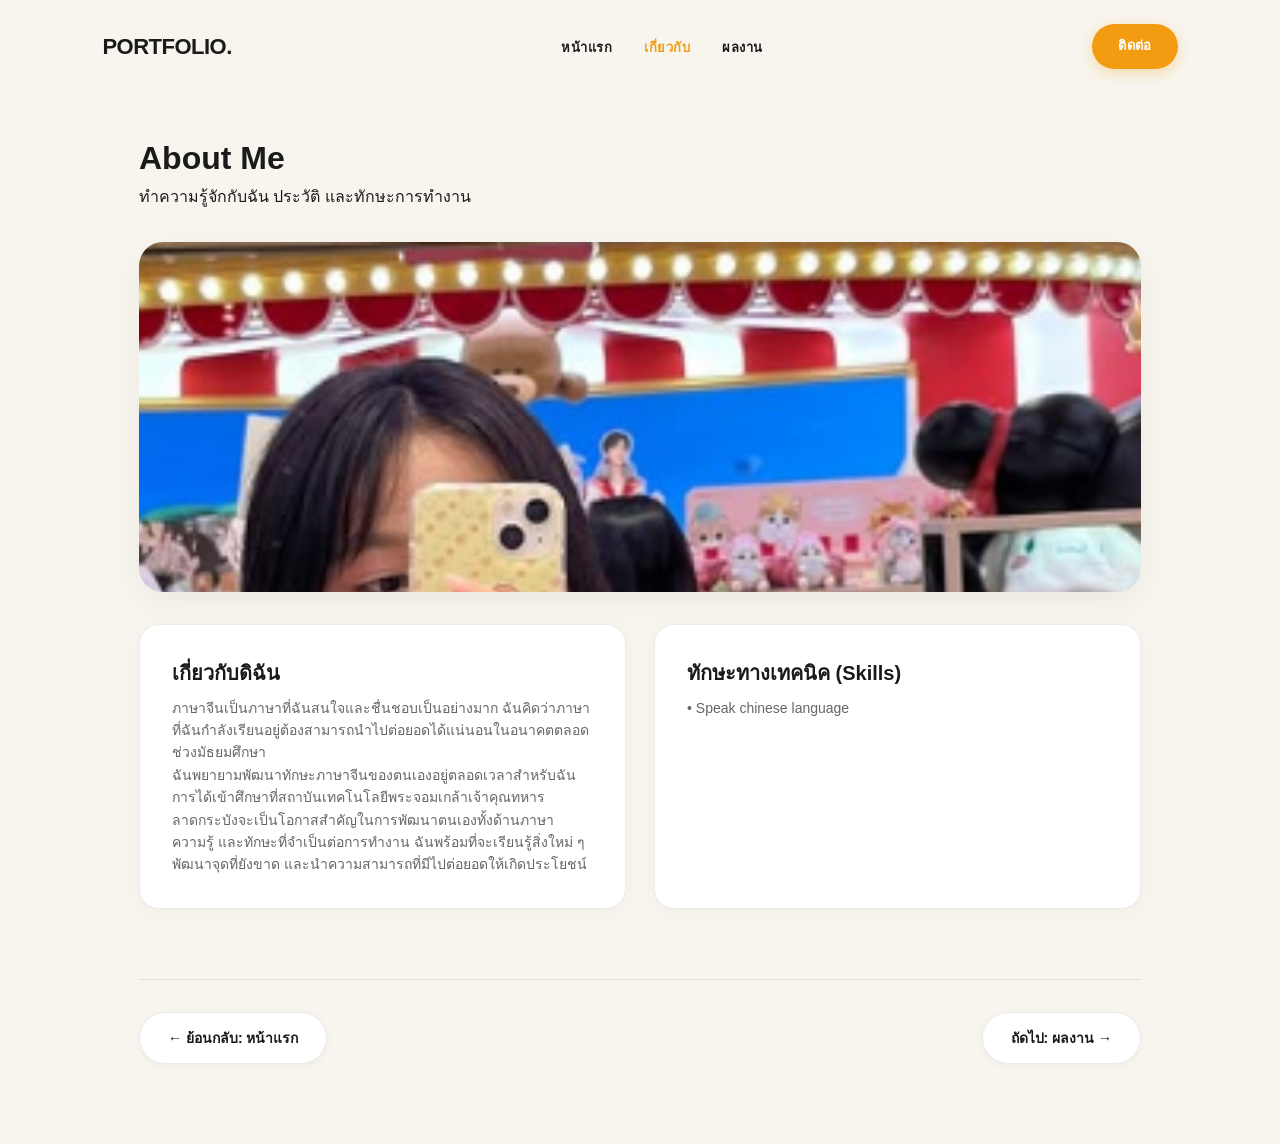
==== about.html @ 1ad54a65 "Update about.html" ====
<!DOCTYPE html>
<html lang="th">
<head>
  <meta charset="UTF-8">
  <title>Worasa - Portfolio</title>
  <link rel="stylesheet" href="style.css">
</head>
<body>

  <header>
    <div class="logo">PORTFOLIO.</div>
    <nav>
      <ul>
        <li><a href="index.html">หน้าแรก</a></li>
        <li><a href="about.html" class="active">เกี่ยวกับ</a></li>
        <li><a href="portfolio.html">ผลงาน</a></li>
      </ul>
    </nav>
    <a href="contact.html" class="btn-pill">ติดต่อ</a>
  </header>

  <main class="container">
    <h1>About Me</h1>
    <p style="color: var(--text-gray);">ทำความรู้จักกับฉัน ประวัติ และทักษะการทำงาน</p>

    <!-- ใส่รูปโปรไฟล์/แนะนำตัว -->
    <div class="img-box" style="max-height: 350px;">
      <img src="PUY.jpg" alt="Profile Image">
    </div>

    <div class="grid-2">
      <div class="card">
        <h3>เกี่ยวกับดิฉัน</h3>
        <p>ภาษาจีนเป็นภาษาที่ฉันสนใจและชื่นชอบเป็นอย่างมาก ฉันคิดว่าภาษาที่ฉันกำลังเรียนอยู่ต้องสามารถนำไปต่อยอดได้แน่นอนในอนาคตตลอดช่วงมัธยมศึกษา<br>
          ฉันพยายามพัฒนาทักษะภาษาจีนของตนเองอยู่ตลอดเวลาสำหรับฉัน การได้เข้าศึกษาที่สถาบันเทคโนโลยีพระจอมเกล้าเจ้าคุณทหารลาดกระบังจะเป็นโอกาสสำคัญในการพัฒนาตนเองทั้งด้านภาษา<br>
          ความรู้ และทักษะที่จำเป็นต่อการทำงาน ฉันพร้อมที่จะเรียนรู้สิ่งใหม่ ๆ พัฒนาจุดที่ยังขาด และนำความสามารถที่มีไปต่อยอดให้เกิดประโยชน์</p>
      </div>
      <div class="card">
        <h3>ทักษะทางเทคนิค (Skills)</h3>
        <p>• Speak chinese language</p>
      </div>
    </div>

    <!-- ปุ่มย้อนกลับ - ถัดไป -->
    <div class="page-navigation">
      <a href="index.html" class="page-btn">← ย้อนกลับ: หน้าแรก</a>
      <a href="portfolio.html" class="page-btn">ถัดไป: ผลงาน →</a>
    </div>
  </main>

</body>
</html>
---- style.css ----
/* ==========================================
   STYLE.CSS - PREMIUM MODERN THEME
   (โทนสีครีม #F8F5EE | สีดำ #1A1A1A | สีส้ม #F39C12)
   ========================================== */

:root {
  --bg-cream: #F8F5EE;        /* สีพื้นหลังครีมละมุน */
  --bg-card: #FFFFFF;         /* สีการ์ดขาวตัดขอบ */
  --bg-dark: #1A1A1A;         /* สีดำเนียนสำหรับ Section ล่าง */
  --text-dark: #1A1A1A;       /* สีตัวอักษรหลัก */
  --text-muted: #666666;      /* สีตัวอักษรรอง */
  --accent-orange: #F39C12;   /* สีส้มแอคเซนต์ */
  --border-light: rgba(0, 0, 0, 0.08);
}

* {
  margin: 0;
  padding: 0;
  box-sizing: border-box;
  font-family: -apple-system, BlinkMacSystemFont, "Segoe UI", Roboto, "Helvetica Neue", Arial, sans-serif;
}

body {
  background-color: var(--bg-cream);
  color: var(--text-dark);
  line-height: 1.6;
  -webkit-font-smoothing: antialiased;
}

/* ------------------------------------------
   NAVIGATION BAR (แถบเมนูด้านบน)
   ------------------------------------------ */
header {
  display: flex;
  justify-content: space-between;
  align-items: center;
  padding: 24px 8%;
  background-color: var(--bg-cream);
  position: sticky;
  top: 0;
  z-index: 100;
  backdrop-filter: blur(8px);
}

.logo {
  font-size: 22px;
  font-weight: 800;
  letter-spacing: -0.5px;
  color: var(--text-dark);
}

nav ul {
  display: flex;
  list-style: none;
  gap: 32px;
}

nav a {
  text-decoration: none;
  color: var(--text-dark);
  font-weight: 600;
  font-size: 13px;
  letter-spacing: 0.5px;
  text-transform: uppercase;
  transition: all 0.2s ease;
}

nav a:hover, nav a.active {
  color: var(--accent-orange);
}

.btn-pill {
  background-color: var(--accent-orange);
  color: #FFFFFF;
  padding: 12px 26px;
  border-radius: 50px;
  text-decoration: none;
  font-weight: 700;
  font-size: 13px;
  letter-spacing: 0.3px;
  display: inline-block;
  box-shadow: 0 4px 14px rgba(243, 156, 18, 0.3);
  transition: transform 0.2s, box-shadow 0.2s;
}

.btn-pill:hover {
  transform: translateY(-2px);
  box-shadow: 0 6px 20px rgba(243, 156, 18, 0.4);
}

/* ------------------------------------------
   LAYOUT & CONTAINERS
   ------------------------------------------ */
.container {
  max-width: 1050px;
  margin: 0 auto;
  padding: 40px 24px 80px;
}

/* ภาพประกอบขนาดใหญ่ */
.img-box {
  width: 100%;
  border-radius: 24px;
  overflow: hidden;
  margin: 32px 0;
  box-shadow: 0 10px 30px rgba(0, 0, 0, 0.05);
}

.img-box img {
  width: 100%;
  height: auto;
  display: block;
  object-fit: cover;
}

/* การ์ดเลย์เอาต์ */
.grid-2 {
  display: grid;
  grid-template-columns: repeat(auto-fit, minmax(320px, 1fr));
  gap: 28px;
  margin-top: 32px;
}

.card {
  background: var(--bg-card);
  padding: 32px;
  border-radius: 20px;
  border: 1px solid var(--border-light);
  box-shadow: 0 4px 20px rgba(0, 0, 0, 0.03);
  transition: transform 0.3s ease, box-shadow 0.3s ease;
}

.card:hover {
  transform: translateY(-4px);
  box-shadow: 0 12px 30px rgba(0, 0, 0, 0.07);
}

.card img {
  width: 100%;
  height: 220px;
  object-fit: cover;
  border-radius: 12px;
  margin-bottom: 20px;
}

.card h3 {
  font-size: 20px;
  font-weight: 700;
  margin-bottom: 8px;
}

.card p {
  color: var(--text-muted);
  font-size: 14px;
}

/* ------------------------------------------
   DARK SECTION (กล่องสีดำดีไซน์แบบในภาพ)
   ------------------------------------------ */
.dark-section {
  background-color: var(--bg-dark);
  color: #FFFFFF;
  padding: 50px 40px;
  border-radius: 28px;
  margin-top: 50px;
}

.dark-section h2 {
  font-size: 28px;
  font-weight: 800;
  margin-bottom: 12px;
}

.dark-section .card {
  background: #262626;
  border: 1px solid rgba(255, 255, 255, 0.08);
  color: #FFFFFF;
}

.dark-section .card h3 {
  color: #FFFFFF;
}

.dark-section .card p {
  color: #A0A0A0;
}

/* ------------------------------------------
   PAGINATION BUTTONS (ปุ่มย้อนกลับ - ถัดไป)
   ------------------------------------------ */
.page-navigation {
  display: flex;
  justify-content: space-between;
  align-items: center;
  margin-top: 70px;
  padding-top: 32px;
  border-top: 1px solid var(--border-light);
}

.page-btn {
  display: inline-flex;
  align-items: center;
  gap: 8px;
  text-decoration: none;
  color: var(--text-dark);
  font-weight: 700;
  font-size: 14px;
  padding: 14px 28px;
  border: 1px solid var(--border-light);
  border-radius: 50px;
  background-color: var(--bg-card);
  box-shadow: 0 2px 8px rgba(0, 0, 0, 0.04);
  transition: all 0.25s ease;
}

.page-btn:hover {
  background-color: var(--accent-orange);
  color: #FFFFFF;
  border-color: var(--accent-orange);
  transform: translateY(-2px);
  box-shadow: 0 6px 16px rgba(243, 156, 18, 0.3);
}

.page-btn.disabled {
  opacity: 0.35;
  pointer-events: none;
  background-color: transparent;
  box-shadow: none;
}
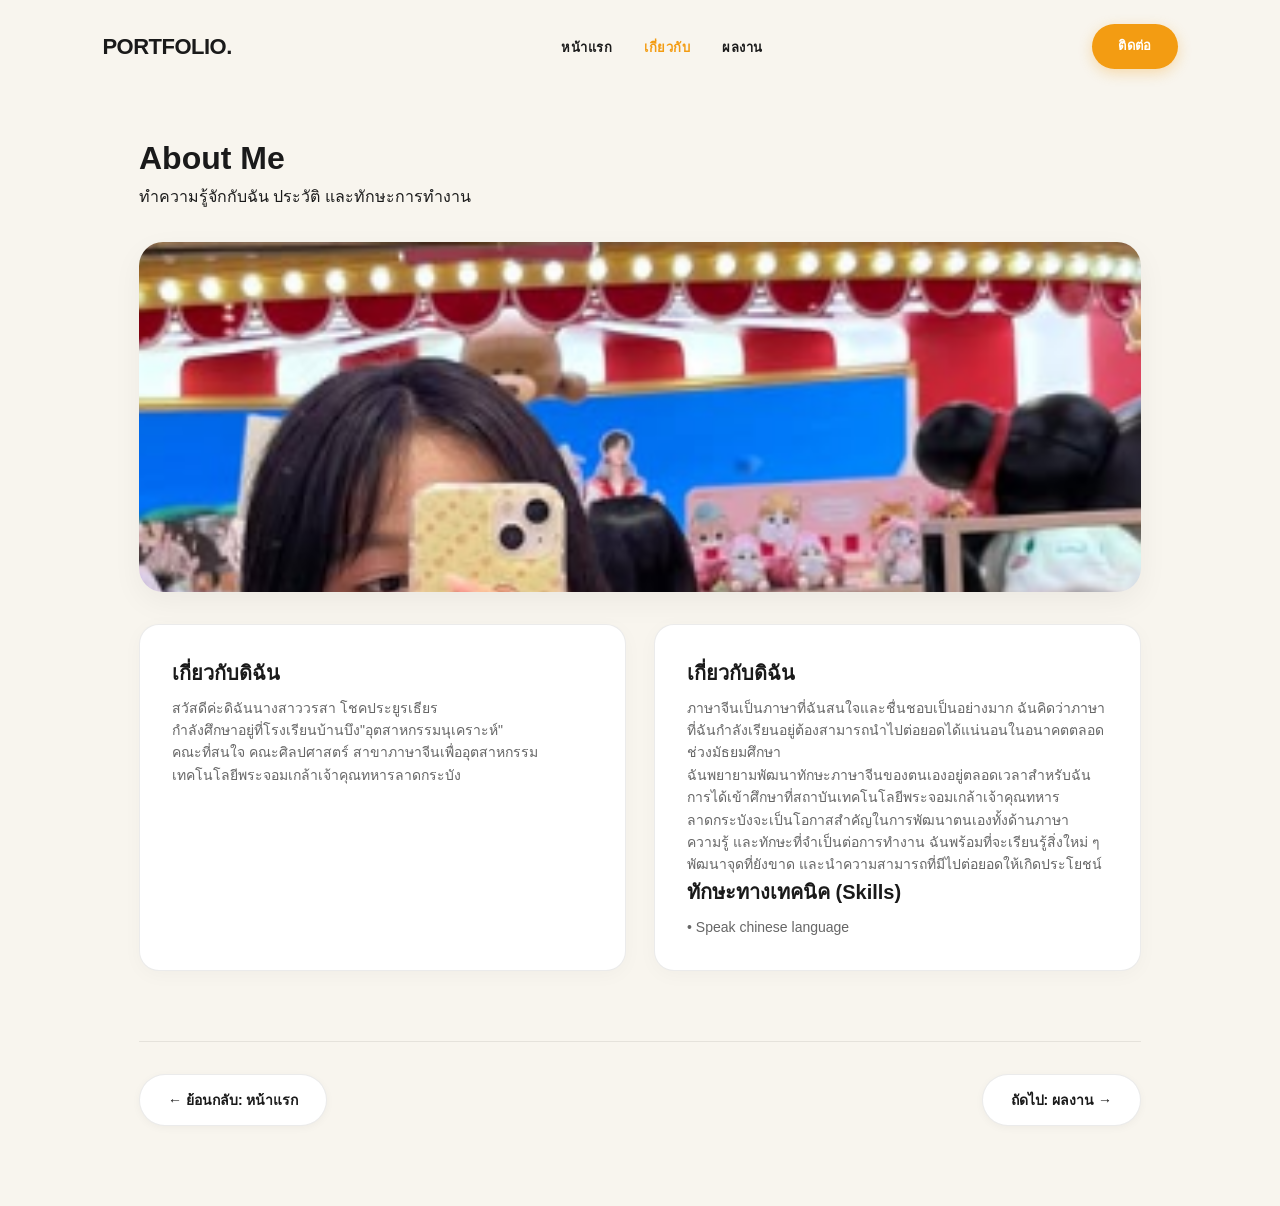
==== commit 6ad7e069: "Update about.html" ====
--- a/about.html
+++ b/about.html
@@ -31,11 +31,15 @@
     <div class="grid-2">
       <div class="card">
         <h3>เกี่ยวกับดิฉัน</h3>
+        <p>สวัสดีค่ะดิฉันนางสาววรสา โชคประยูรเธียร<br>
+        กำลังศึกษาอยู่ที่โรงเรียนบ้านบึง"อุตสาหกรรมนุเคราะห์"<br>
+        คณะที่สนใจ คณะศิลปศาสตร์ สาขาภาษาจีนเพื่ออุตสาหกรรม เทคโนโลยีพระจอมเกล้าเจ้าคุณทหารลาดกระบัง</p>
+      </div>
+      <div class="card">
+        <h3>เกี่ยวกับดิฉัน</h3>
         <p>ภาษาจีนเป็นภาษาที่ฉันสนใจและชื่นชอบเป็นอย่างมาก ฉันคิดว่าภาษาที่ฉันกำลังเรียนอยู่ต้องสามารถนำไปต่อยอดได้แน่นอนในอนาคตตลอดช่วงมัธยมศึกษา<br>
           ฉันพยายามพัฒนาทักษะภาษาจีนของตนเองอยู่ตลอดเวลาสำหรับฉัน การได้เข้าศึกษาที่สถาบันเทคโนโลยีพระจอมเกล้าเจ้าคุณทหารลาดกระบังจะเป็นโอกาสสำคัญในการพัฒนาตนเองทั้งด้านภาษา<br>
           ความรู้ และทักษะที่จำเป็นต่อการทำงาน ฉันพร้อมที่จะเรียนรู้สิ่งใหม่ ๆ พัฒนาจุดที่ยังขาด และนำความสามารถที่มีไปต่อยอดให้เกิดประโยชน์</p>
-      </div>
-      <div class="card">
         <h3>ทักษะทางเทคนิค (Skills)</h3>
         <p>• Speak chinese language</p>
       </div>
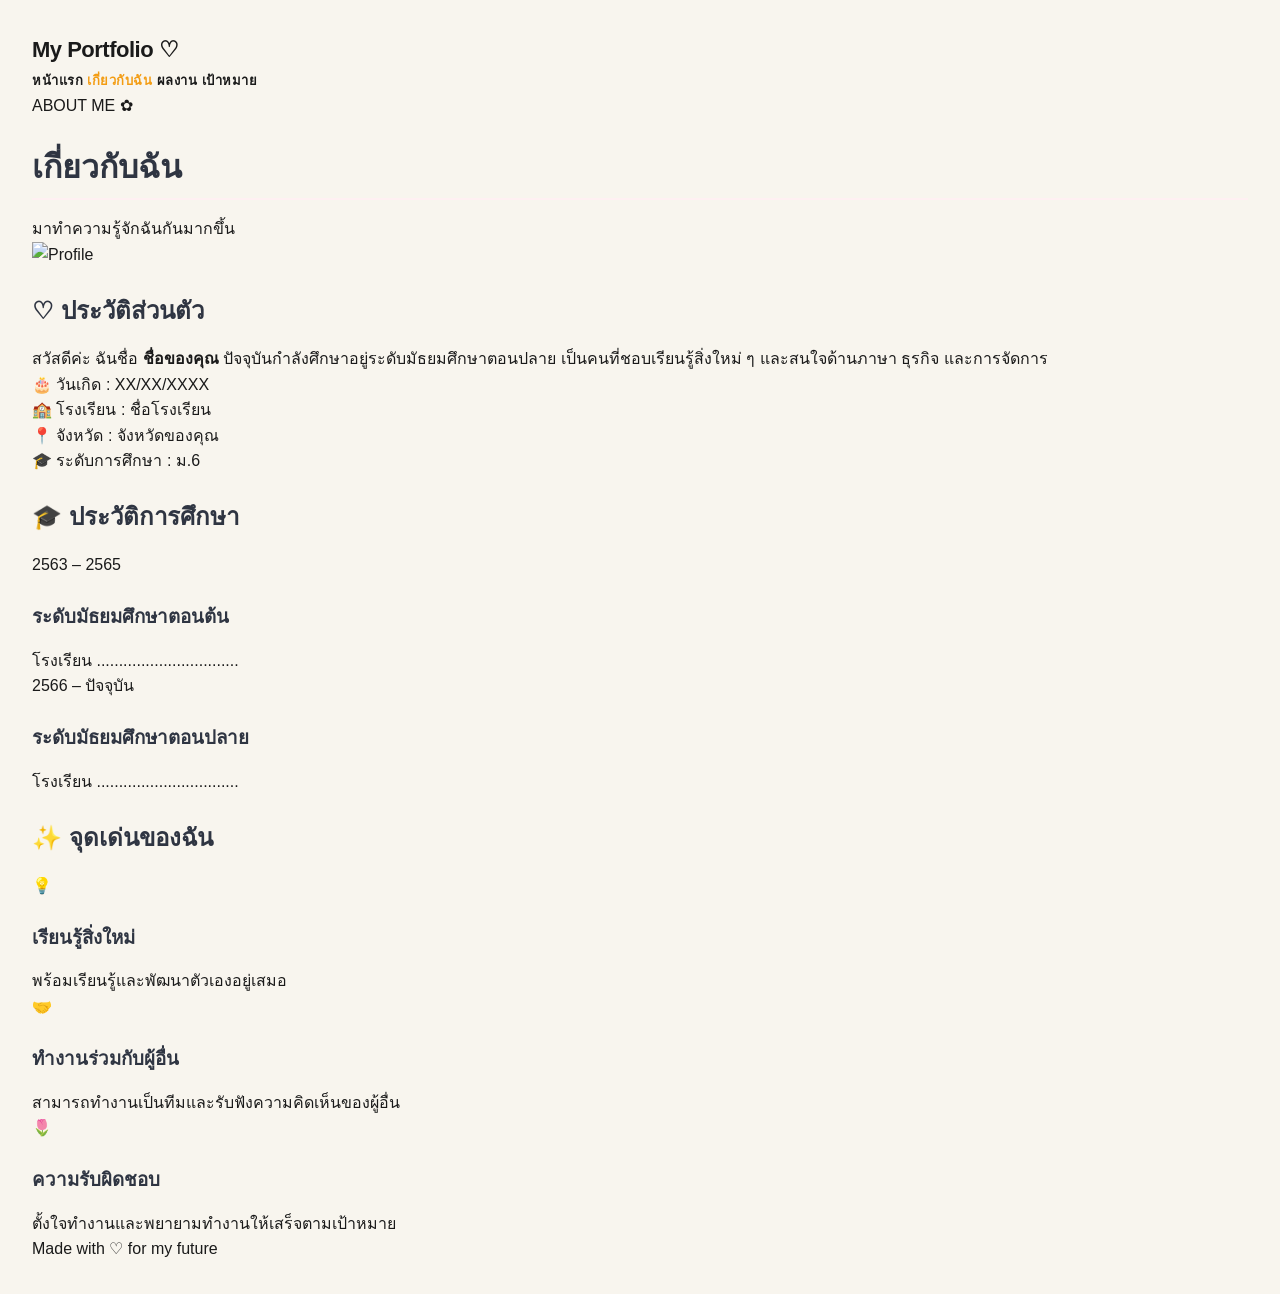
==== commit f086c701: "about.html" ====
--- a/about.html
+++ b/about.html
@@ -1,56 +1,204 @@
 <!DOCTYPE html>
 <html lang="th">
 <head>
-  <meta charset="UTF-8">
-  <title>Worasa - Portfolio</title>
-  <link rel="stylesheet" href="style.css">
+
+    <meta charset="UTF-8">
+    <meta name="viewport" content="width=device-width, initial-scale=1.0">
+
+    <title>เกี่ยวกับฉัน | My Portfolio</title>
+
+    <link rel="stylesheet" href="style.css">
+
+    <link href="https://fonts.googleapis.com/css2?family=Itim&family=Kanit:wght@300;400;500;600&display=swap" rel="stylesheet">
+
 </head>
+
 <body>
 
-  <header>
-    <div class="logo">PORTFOLIO.</div>
-    <nav>
-      <ul>
-        <li><a href="index.html">หน้าแรก</a></li>
-        <li><a href="about.html" class="active">เกี่ยวกับ</a></li>
-        <li><a href="portfolio.html">ผลงาน</a></li>
-      </ul>
-    </nav>
-    <a href="contact.html" class="btn-pill">ติดต่อ</a>
-  </header>
-
-  <main class="container">
-    <h1>About Me</h1>
-    <p style="color: var(--text-gray);">ทำความรู้จักกับฉัน ประวัติ และทักษะการทำงาน</p>
-
-    <!-- ใส่รูปโปรไฟล์/แนะนำตัว -->
-    <div class="img-box" style="max-height: 350px;">
-      <img src="PUY.jpg" alt="Profile Image">
+<nav>
+
+    <div class="logo">My Portfolio ♡</div>
+
+    <div class="nav-links">
+
+        <a href="index.html">หน้าแรก</a>
+        <a href="about.html" class="active">เกี่ยวกับฉัน</a>
+        <a href="works.html">ผลงาน</a>
+        <a href="goal.html">เป้าหมาย</a>
+
     </div>
 
-    <div class="grid-2">
-      <div class="card">
-        <h3>เกี่ยวกับดิฉัน</h3>
-        <p>สวัสดีค่ะดิฉันนางสาววรสา โชคประยูรเธียร<br>
-        กำลังศึกษาอยู่ที่โรงเรียนบ้านบึง"อุตสาหกรรมนุเคราะห์"<br>
-        คณะที่สนใจ คณะศิลปศาสตร์ สาขาภาษาจีนเพื่ออุตสาหกรรม เทคโนโลยีพระจอมเกล้าเจ้าคุณทหารลาดกระบัง</p>
-      </div>
-      <div class="card">
-        <h3>เกี่ยวกับดิฉัน</h3>
-        <p>ภาษาจีนเป็นภาษาที่ฉันสนใจและชื่นชอบเป็นอย่างมาก ฉันคิดว่าภาษาที่ฉันกำลังเรียนอยู่ต้องสามารถนำไปต่อยอดได้แน่นอนในอนาคตตลอดช่วงมัธยมศึกษา<br>
-          ฉันพยายามพัฒนาทักษะภาษาจีนของตนเองอยู่ตลอดเวลาสำหรับฉัน การได้เข้าศึกษาที่สถาบันเทคโนโลยีพระจอมเกล้าเจ้าคุณทหารลาดกระบังจะเป็นโอกาสสำคัญในการพัฒนาตนเองทั้งด้านภาษา<br>
-          ความรู้ และทักษะที่จำเป็นต่อการทำงาน ฉันพร้อมที่จะเรียนรู้สิ่งใหม่ ๆ พัฒนาจุดที่ยังขาด และนำความสามารถที่มีไปต่อยอดให้เกิดประโยชน์</p>
-        <h3>ทักษะทางเทคนิค (Skills)</h3>
-        <p>• Speak chinese language</p>
-      </div>
+</nav>
+
+
+<main class="page">
+
+    <div class="page-title">
+
+        <p>ABOUT ME ✿</p>
+
+        <h1>เกี่ยวกับฉัน</h1>
+
+        <span>
+            มาทำความรู้จักฉันกันมากขึ้น
+        </span>
+
     </div>
 
-    <!-- ปุ่มย้อนกลับ - ถัดไป -->
-    <div class="page-navigation">
-      <a href="index.html" class="page-btn">← ย้อนกลับ: หน้าแรก</a>
-      <a href="portfolio.html" class="page-btn">ถัดไป: ผลงาน →</a>
-    </div>
-  </main>
+
+    <!-- ประวัติส่วนตัว -->
+
+    <section class="about-card">
+
+        <div class="profile-box">
+
+            <img src="images/profile.jpg" alt="Profile">
+
+        </div>
+
+        <div class="about-text">
+
+            <h2>♡ ประวัติส่วนตัว</h2>
+
+            <p>
+                สวัสดีค่ะ ฉันชื่อ
+                <b>ชื่อของคุณ</b>
+                ปัจจุบันกำลังศึกษาอยู่ระดับมัธยมศึกษาตอนปลาย
+                เป็นคนที่ชอบเรียนรู้สิ่งใหม่ ๆ
+                และสนใจด้านภาษา ธุรกิจ และการจัดการ
+            </p>
+
+            <div class="info">
+
+                <p>🎂 วันเกิด : XX/XX/XXXX</p>
+
+                <p>🏫 โรงเรียน : ชื่อโรงเรียน</p>
+
+                <p>📍 จังหวัด : จังหวัดของคุณ</p>
+
+                <p>🎓 ระดับการศึกษา : ม.6</p>
+
+            </div>
+
+        </div>
+
+    </section>
+
+
+    <!-- การศึกษา -->
+
+    <section>
+
+        <h2 class="section-title">
+            🎓 ประวัติการศึกษา
+        </h2>
+
+        <div class="timeline">
+
+            <div class="timeline-item">
+
+                <div class="dot"></div>
+
+                <div class="timeline-card">
+
+                    <span>2563 – 2565</span>
+
+                    <h3>ระดับมัธยมศึกษาตอนต้น</h3>
+
+                    <p>
+                        โรงเรียน ................................
+                    </p>
+
+                </div>
+
+            </div>
+
+
+            <div class="timeline-item">
+
+                <div class="dot"></div>
+
+                <div class="timeline-card">
+
+                    <span>2566 – ปัจจุบัน</span>
+
+                    <h3>ระดับมัธยมศึกษาตอนปลาย</h3>
+
+                    <p>
+                        โรงเรียน ................................
+                    </p>
+
+                </div>
+
+            </div>
+
+        </div>
+
+    </section>
+
+
+    <!-- จุดเด่น -->
+
+    <section>
+
+        <h2 class="section-title">
+            ✨ จุดเด่นของฉัน
+        </h2>
+
+
+        <div class="strength-grid">
+
+            <div class="strength-card">
+
+                <div class="icon">💡</div>
+
+                <h3>เรียนรู้สิ่งใหม่</h3>
+
+                <p>
+                    พร้อมเรียนรู้และพัฒนาตัวเองอยู่เสมอ
+                </p>
+
+            </div>
+
+
+            <div class="strength-card">
+
+                <div class="icon">🤝</div>
+
+                <h3>ทำงานร่วมกับผู้อื่น</h3>
+
+                <p>
+                    สามารถทำงานเป็นทีมและรับฟังความคิดเห็นของผู้อื่น
+                </p>
+
+            </div>
+
+
+            <div class="strength-card">
+
+                <div class="icon">🌷</div>
+
+                <h3>ความรับผิดชอบ</h3>
+
+                <p>
+                    ตั้งใจทำงานและพยายามทำงานให้เสร็จตามเป้าหมาย
+                </p>
+
+            </div>
+
+        </div>
+
+    </section>
+
+</main>
+
+
+<footer>
+    <p>Made with ♡ for my future</p>
+</footer>
+
+
+<script src="script.js"></script>
 
 </body>
 </html>
--- a/style.css
+++ b/style.css
@@ -1,3 +1,125 @@
+/* ==========================================================================
+   GitHub Minimalist Pink & Blue Theme
+   ========================================================================== */
+
+:root {
+    /* โทนสีหลัก (พาสเทล มินิมอล) */
+    --bg-color: #fafbfc;
+    --card-bg: #ffffff;
+    --text-main: #2f3542;
+    --text-muted: #747d8c;
+    
+    /* ชมพู & ฟ้า */
+    --pink-primary: #ff788e;
+    --pink-light: #fff0f2;
+    --blue-primary: #54a0ff;
+    --blue-light: #eef5ff;
+    
+    /* เส้นขอบและความโค้ง */
+    --border-color: #eceff1;
+    --radius: 8px;
+}
+
+/* ตั้งค่าพื้นฐาน */
+body {
+    background-color: var(--bg-color);
+    color: var(--text-main);
+    font-family: -apple-system, BlinkMacSystemFont, "Segoe UI", Helvetica, Arial, sans-serif;
+    line-height: 1.6;
+    margin: 0;
+    padding: 2rem;
+}
+
+/* ส่วนหัวข้อ (Headers) */
+h1, h2, h3 {
+    color: var(--text-main);
+    font-weight: 600;
+    margin-top: 1.5rem;
+    margin-bottom: 1rem;
+}
+
+h1 {
+    font-size: 2rem;
+    border-bottom: 2px solid var(--pink-light);
+    padding-bottom: 0.3rem;
+}
+
+/* ลิงก์ (Links) */
+a {
+    color: var(--blue-primary);
+    text-decoration: none;
+    transition: color 0.2s ease;
+}
+
+a:hover {
+    color: var(--pink-primary);
+    text-decoration: underline;
+}
+
+/* การ์ดแสดงโปรเจกต์ / Repository */
+.gh-card {
+    background: var(--card-bg);
+    border: 1px solid var(--border-color);
+    border-radius: var(--radius);
+    padding: 1.5rem;
+    margin-bottom: 1rem;
+    transition: transform 0.2s ease, box-shadow 0.2s ease;
+}
+
+.gh-card:hover {
+    transform: translateY(-2px);
+    box-shadow: 0 4px 12px rgba(255, 120, 142, 0.08);
+    border-color: var(--pink-primary);
+}
+
+/* กล่องข้อความไฮไลท์ (Blockquotes / Readme Alert) */
+blockquote {
+    margin: 1rem 0;
+    padding: 0.8rem 1rem;
+    background-color: var(--blue-light);
+    border-left: 4px solid var(--blue-primary);
+    border-radius: 0 var(--radius) var(--radius) 0;
+    color: var(--text-muted);
+}
+
+/* ป้ายกำกับ (Badges / Tags) */
+.badge {
+    display: inline-block;
+    padding: 0.2rem 0.6rem;
+    font-size: 0.8rem;
+    font-weight: 500;
+    border-radius: 2rem;
+    margin-right: 0.5rem;
+}
+
+.badge-pink {
+    background-color: var(--pink-light);
+    color: var(--pink-primary);
+}
+
+.badge-blue {
+    background-color: var(--blue-light);
+    color: var(--blue-primary);
+}
+
+/* โค้ดบล็อก (Code Blocks) */
+code, pre {
+    font-family: ui-monospace, SFMono-Regular, SF Mono, Menlo, Consolas, Liberation Mono, monospace;
+    font-size: 0.9rem;
+    background-color: #f6f8fa;
+    border-radius: 6px;
+}
+
+code {
+    padding: 0.2rem 0.4rem;
+}
+
+pre {
+    padding: 1rem;
+    overflow: auto;
+    border: 1px solid var(--border-color);
+}
+
 /* ==========================================
    STYLE.CSS - PREMIUM MODERN THEME
    (โทนสีครีม #F8F5EE | สีดำ #1A1A1A | สีส้ม #F39C12)
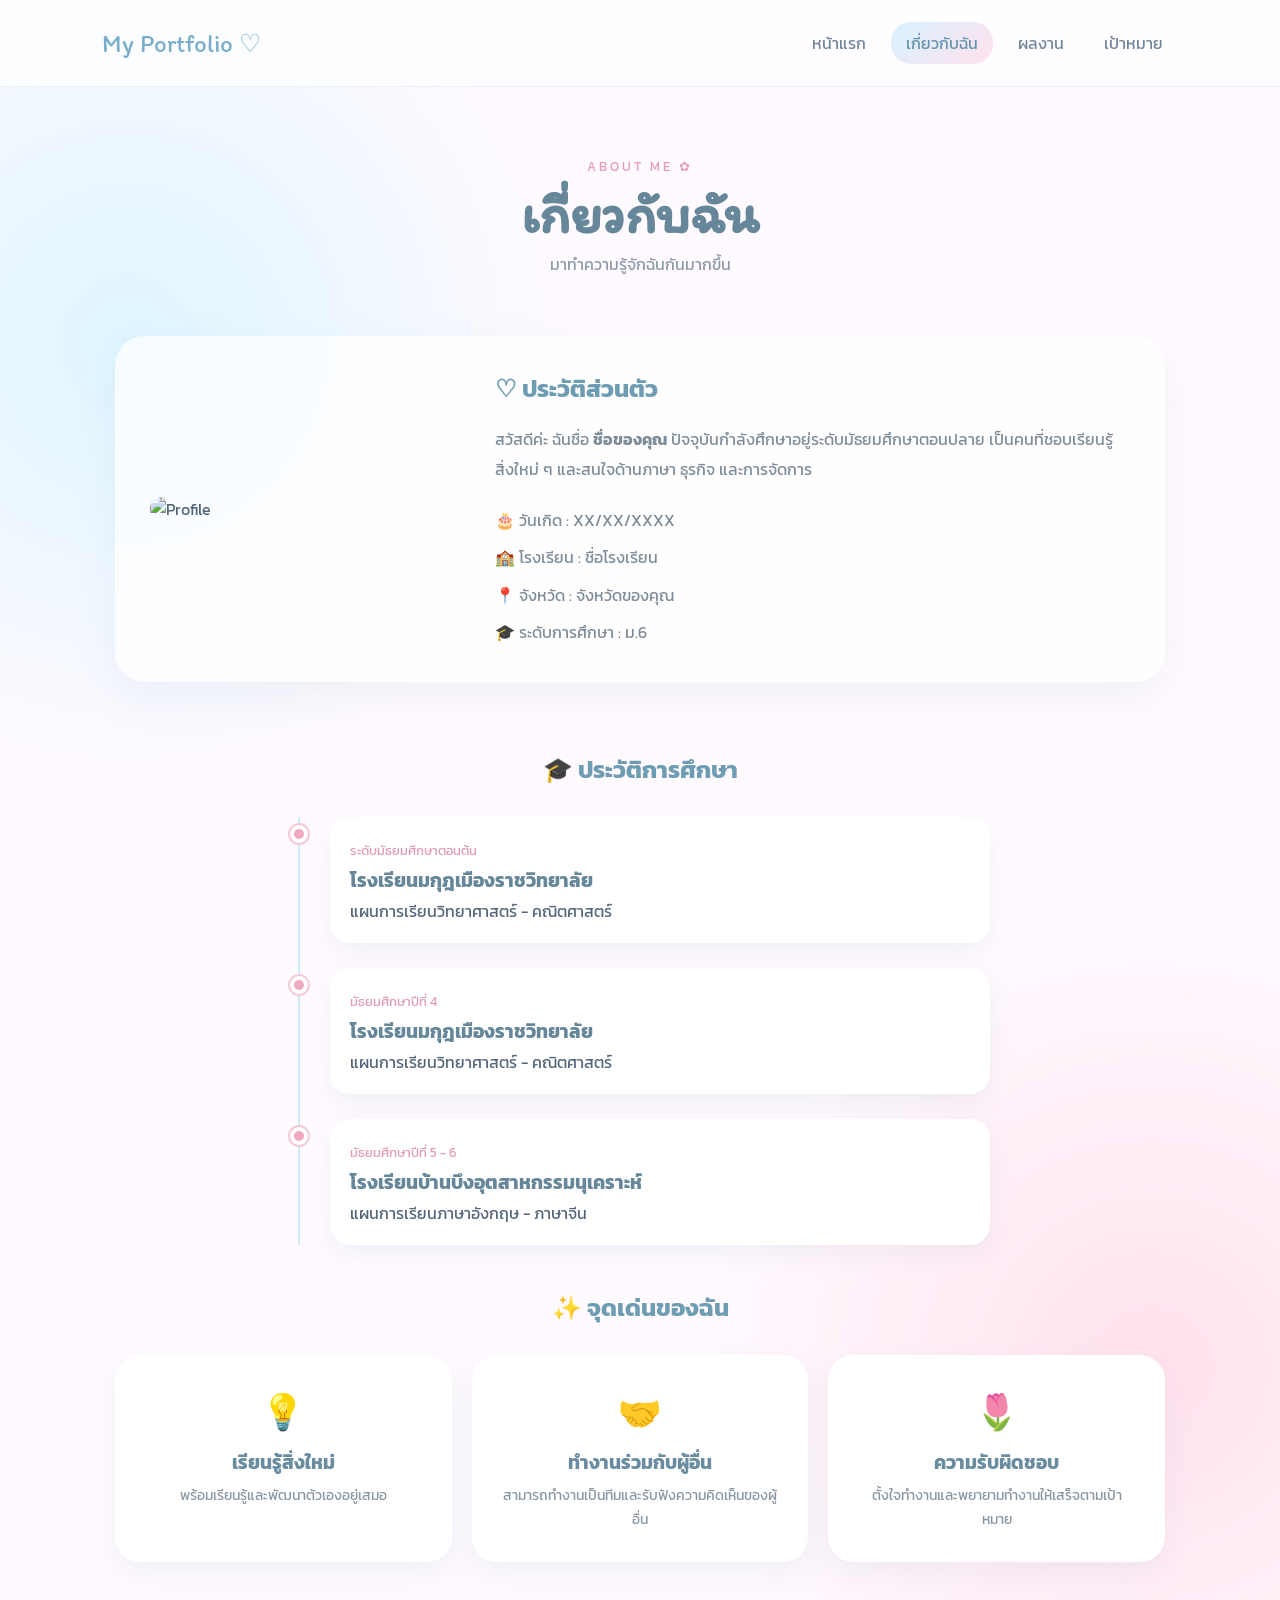
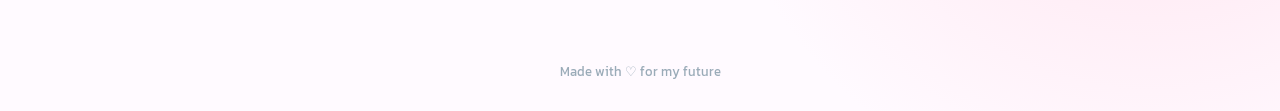
==== commit 824b30a7: "Update education section in about.html" ====
--- a/about.html
+++ b/about.html
@@ -85,54 +85,85 @@
     </section>
 
 
-    <!-- การศึกษา -->
-
-    <section>
-
-        <h2 class="section-title">
-            🎓 ประวัติการศึกษา
-        </h2>
-
-        <div class="timeline">
-
-            <div class="timeline-item">
-
-                <div class="dot"></div>
-
-                <div class="timeline-card">
-
-                    <span>2563 – 2565</span>
-
-                    <h3>ระดับมัธยมศึกษาตอนต้น</h3>
-
-                    <p>
-                        โรงเรียน ................................
-                    </p>
-
-                </div>
-
-            </div>
-
-
-            <div class="timeline-item">
-
-                <div class="dot"></div>
-
-                <div class="timeline-card">
-
-                    <span>2566 – ปัจจุบัน</span>
-
-                    <h3>ระดับมัธยมศึกษาตอนปลาย</h3>
-
-                    <p>
-                        โรงเรียน ................................
-                    </p>
-
-                </div>
-
-            </div>
-
-        </div>
+<!-- ประวัติการศึกษา -->
+
+<section>
+
+    <h2 class="section-title">
+        🎓 ประวัติการศึกษา
+    </h2>
+
+    <div class="timeline">
+
+        <!-- มัธยมต้น -->
+
+        <div class="timeline-item">
+
+            <div class="dot"></div>
+
+            <div class="timeline-card">
+
+                <span>ระดับมัธยมศึกษาตอนต้น</span>
+
+                <h3>
+                    โรงเรียนมกุฎเมืองราชวิทยาลัย
+                </h3>
+
+                <p>
+                    แผนการเรียนวิทยาศาสตร์ - คณิตศาสตร์
+                </p>
+
+            </div>
+
+        </div>
+
+
+        <!-- ม.4 -->
+
+        <div class="timeline-item">
+
+            <div class="dot"></div>
+
+            <div class="timeline-card">
+
+                <span>มัธยมศึกษาปีที่ 4</span>
+
+                <h3>
+                    โรงเรียนมกุฎเมืองราชวิทยาลัย
+                </h3>
+
+                <p>
+                    แผนการเรียนวิทยาศาสตร์ - คณิตศาสตร์
+                </p>
+
+            </div>
+
+        </div>
+
+
+        <!-- ม.5 - ม.6 -->
+
+        <div class="timeline-item">
+
+            <div class="dot"></div>
+
+            <div class="timeline-card">
+
+                <span>มัธยมศึกษาปีที่ 5 - 6</span>
+
+                <h3>
+                    โรงเรียนบ้านบึงอุตสาหกรรมนุเคราะห์
+                </h3>
+
+                <p>
+                    แผนการเรียนภาษาอังกฤษ - ภาษาจีน
+                </p>
+
+            </div>
+
+        </div>
+
+    </div>
 
     </section>
 
--- a/style.css
+++ b/style.css
@@ -1,351 +1,1093 @@
-/* ==========================================================================
-   GitHub Minimalist Pink & Blue Theme
-   ========================================================================== */
-
-:root {
-    /* โทนสีหลัก (พาสเทล มินิมอล) */
-    --bg-color: #fafbfc;
-    --card-bg: #ffffff;
-    --text-main: #2f3542;
-    --text-muted: #747d8c;
-    
-    /* ชมพู & ฟ้า */
-    --pink-primary: #ff788e;
-    --pink-light: #fff0f2;
-    --blue-primary: #54a0ff;
-    --blue-light: #eef5ff;
-    
-    /* เส้นขอบและความโค้ง */
-    --border-color: #eceff1;
-    --radius: 8px;
-}
-
-/* ตั้งค่าพื้นฐาน */
+* {
+    margin: 0;
+    padding: 0;
+    box-sizing: border-box;
+}
+
+html {
+    scroll-behavior: smooth;
+}
+
 body {
-    background-color: var(--bg-color);
-    color: var(--text-main);
-    font-family: -apple-system, BlinkMacSystemFont, "Segoe UI", Helvetica, Arial, sans-serif;
-    line-height: 1.6;
-    margin: 0;
-    padding: 2rem;
-}
-
-/* ส่วนหัวข้อ (Headers) */
-h1, h2, h3 {
-    color: var(--text-main);
-    font-weight: 600;
-    margin-top: 1.5rem;
-    margin-bottom: 1rem;
-}
-
-h1 {
-    font-size: 2rem;
-    border-bottom: 2px solid var(--pink-light);
-    padding-bottom: 0.3rem;
-}
-
-/* ลิงก์ (Links) */
-a {
-    color: var(--blue-primary);
+    font-family: "Kanit", sans-serif;
+
+    background:
+        radial-gradient(circle at 10% 20%, #dff5ff 0%, transparent 25%),
+        radial-gradient(circle at 90% 80%, #ffe1ed 0%, transparent 25%),
+        #fffaff;
+
+    color: #536579;
+
+    min-height: 100vh;
+}
+
+
+/* =========================
+   NAVBAR
+========================= */
+
+nav {
+    width: 100%;
+
+    display: flex;
+    justify-content: space-between;
+    align-items: center;
+
+    padding: 22px 8%;
+
+    background: rgba(255,255,255,.65);
+
+    backdrop-filter: blur(15px);
+
+    position: sticky;
+    top: 0;
+
+    z-index: 1000;
+
+    border-bottom: 1px solid rgba(180,210,230,.25);
+}
+
+
+.logo {
+    font-family: "Itim", cursive;
+
+    font-size: 25px;
+
+    color: #78aeca;
+}
+
+
+.nav-links {
+    display: flex;
+
+    gap: 10px;
+}
+
+
+.nav-links a {
+
     text-decoration: none;
-    transition: color 0.2s ease;
-}
-
-a:hover {
-    color: var(--pink-primary);
-    text-decoration: underline;
-}
-
-/* การ์ดแสดงโปรเจกต์ / Repository */
-.gh-card {
-    background: var(--card-bg);
-    border: 1px solid var(--border-color);
-    border-radius: var(--radius);
-    padding: 1.5rem;
-    margin-bottom: 1rem;
-    transition: transform 0.2s ease, box-shadow 0.2s ease;
-}
-
-.gh-card:hover {
+
+    color: #71859a;
+
+    padding: 9px 15px;
+
+    border-radius: 20px;
+
+    transition: .3s ease;
+}
+
+
+.nav-links a:hover {
+
+    background: #e3f6ff;
+
+    color: #619ab8;
+
     transform: translateY(-2px);
-    box-shadow: 0 4px 12px rgba(255, 120, 142, 0.08);
-    border-color: var(--pink-primary);
-}
-
-/* กล่องข้อความไฮไลท์ (Blockquotes / Readme Alert) */
-blockquote {
-    margin: 1rem 0;
-    padding: 0.8rem 1rem;
-    background-color: var(--blue-light);
-    border-left: 4px solid var(--blue-primary);
-    border-radius: 0 var(--radius) var(--radius) 0;
-    color: var(--text-muted);
-}
-
-/* ป้ายกำกับ (Badges / Tags) */
-.badge {
+}
+
+
+.nav-links a.active {
+
+    background: linear-gradient(
+        135deg,
+        #d8f2ff,
+        #ffe1ed
+    );
+
+    color: #6395ad;
+
+}
+
+
+/* =========================
+   HERO
+========================= */
+
+.hero {
+
+    max-width: 1200px;
+
+    margin: auto;
+
+    min-height: 80vh;
+
+    padding: 80px 30px;
+
+    display: flex;
+
+    align-items: center;
+
+    justify-content: space-between;
+
+    gap: 60px;
+}
+
+
+.hero-text {
+
+    flex: 1;
+
+    animation: slideUp 1s ease;
+}
+
+
+.small-title {
+
+    color: #e39bb6;
+
+    letter-spacing: 3px;
+
+    font-size: 14px;
+
+    margin-bottom: 15px;
+}
+
+
+.hero h1 {
+
+    font-family: "Itim", cursive;
+
+    font-size: clamp(45px, 6vw, 75px);
+
+    line-height: 1.1;
+
+    color: #66869a;
+}
+
+
+.hero h1 span {
+
+    color: #e49eb9;
+}
+
+
+.description {
+
+    margin-top: 25px;
+
+    max-width: 500px;
+
+    line-height: 1.9;
+
+    color: #7d8e9e;
+}
+
+
+.main-btn {
+
     display: inline-block;
-    padding: 0.2rem 0.6rem;
-    font-size: 0.8rem;
-    font-weight: 500;
-    border-radius: 2rem;
-    margin-right: 0.5rem;
-}
-
-.badge-pink {
-    background-color: var(--pink-light);
-    color: var(--pink-primary);
-}
-
-.badge-blue {
-    background-color: var(--blue-light);
-    color: var(--blue-primary);
-}
-
-/* โค้ดบล็อก (Code Blocks) */
-code, pre {
-    font-family: ui-monospace, SFMono-Regular, SF Mono, Menlo, Consolas, Liberation Mono, monospace;
-    font-size: 0.9rem;
-    background-color: #f6f8fa;
-    border-radius: 6px;
-}
-
-code {
-    padding: 0.2rem 0.4rem;
-}
-
-pre {
-    padding: 1rem;
-    overflow: auto;
-    border: 1px solid var(--border-color);
-}
-
-/* ==========================================
-   STYLE.CSS - PREMIUM MODERN THEME
-   (โทนสีครีม #F8F5EE | สีดำ #1A1A1A | สีส้ม #F39C12)
-   ========================================== */
-
-:root {
-  --bg-cream: #F8F5EE;        /* สีพื้นหลังครีมละมุน */
-  --bg-card: #FFFFFF;         /* สีการ์ดขาวตัดขอบ */
-  --bg-dark: #1A1A1A;         /* สีดำเนียนสำหรับ Section ล่าง */
-  --text-dark: #1A1A1A;       /* สีตัวอักษรหลัก */
-  --text-muted: #666666;      /* สีตัวอักษรรอง */
-  --accent-orange: #F39C12;   /* สีส้มแอคเซนต์ */
-  --border-light: rgba(0, 0, 0, 0.08);
-}
-
-* {
-  margin: 0;
-  padding: 0;
-  box-sizing: border-box;
-  font-family: -apple-system, BlinkMacSystemFont, "Segoe UI", Roboto, "Helvetica Neue", Arial, sans-serif;
-}
+
+    margin-top: 30px;
+
+    padding: 13px 25px;
+
+    border-radius: 30px;
+
+    text-decoration: none;
+
+    color: white;
+
+    background: linear-gradient(
+        135deg,
+        #91cce5,
+        #eca9c3
+    );
+
+    box-shadow: 0 10px 25px rgba(150,190,210,.25);
+
+    transition: .35s ease;
+}
+
+
+.main-btn:hover {
+
+    transform: translateY(-5px) scale(1.03);
+
+    box-shadow:
+        0 15px 30px rgba(150,190,210,.3);
+}
+
+
+/* =========================
+   HERO IMAGE
+========================= */
+
+.hero-image {
+
+    width: 430px;
+
+    height: 430px;
+
+    position: relative;
+
+    display: flex;
+
+    align-items: center;
+
+    justify-content: center;
+
+    animation: fadeIn 1.2s ease;
+}
+
+
+.circle-bg {
+
+    position: absolute;
+
+    width: 330px;
+
+    height: 330px;
+
+    border-radius: 50%;
+
+    background:
+        linear-gradient(
+            135deg,
+            #d8f3ff,
+            #ffe0ed
+        );
+
+    animation: floating 5s ease-in-out infinite;
+}
+
+
+.hero-image img {
+
+    width: 270px;
+
+    height: 270px;
+
+    object-fit: cover;
+
+    border-radius: 50%;
+
+    border: 8px solid white;
+
+    box-shadow:
+        0 20px 50px rgba(120,160,180,.2);
+
+    position: relative;
+
+    z-index: 2;
+}
+
+
+.floating-card {
+
+    position: absolute;
+
+    padding: 10px 18px;
+
+    background: rgba(255,255,255,.8);
+
+    backdrop-filter: blur(10px);
+
+    border-radius: 20px;
+
+    box-shadow: 0 10px 25px rgba(150,180,200,.15);
+
+    z-index: 5;
+
+    animation: floating 4s ease-in-out infinite;
+}
+
+
+.card1 {
+
+    top: 80px;
+
+    left: 0;
+
+    color: #73abc5;
+}
+
+
+.card2 {
+
+    bottom: 70px;
+
+    right: 0;
+
+    color: #df98b5;
+
+    animation-delay: 1s;
+}
+
+
+/* =========================
+   PAGE
+========================= */
+
+.page {
+
+    max-width: 1100px;
+
+    margin: auto;
+
+    padding: 70px 25px;
+}
+
+
+.page-title {
+
+    text-align: center;
+
+    margin-bottom: 60px;
+
+    animation: slideUp .8s ease;
+}
+
+
+.page-title p {
+
+    color: #e59eb8;
+
+    letter-spacing: 3px;
+
+    font-size: 13px;
+}
+
+
+.page-title h1 {
+
+    font-family: "Itim", cursive;
+
+    font-size: 55px;
+
+    color: #66879a;
+
+    margin: 5px 0;
+}
+
+
+.page-title span {
+
+    color: #8b9aa8;
+}
+
+
+/* =========================
+   ABOUT
+========================= */
+
+.about-card {
+
+    display: grid;
+
+    grid-template-columns: 300px 1fr;
+
+    gap: 45px;
+
+    align-items: center;
+
+    background: rgba(255,255,255,.75);
+
+    padding: 35px;
+
+    border-radius: 30px;
+
+    box-shadow:
+        0 15px 40px rgba(120,160,180,.1);
+
+    margin-bottom: 70px;
+
+    animation: fadeIn 1s ease;
+}
+
+
+.profile-box img {
+
+    width: 100%;
+
+    height: 300px;
+
+    object-fit: cover;
+
+    border-radius: 25px;
+}
+
+
+.about-text h2,
+.reason h2,
+.future h2 {
+
+    color: #6e9db3;
+
+    margin-bottom: 18px;
+}
+
+
+.about-text p {
+
+    line-height: 1.9;
+
+    color: #7c8c99;
+}
+
+
+.info {
+
+    margin-top: 20px;
+
+    display: grid;
+
+    gap: 7px;
+}
+
+
+/* =========================
+   TIMELINE
+========================= */
+
+.section-title {
+
+    text-align: center;
+
+    color: #6e9db3;
+
+    margin: 45px 0 30px;
+}
+
+
+.timeline {
+
+    max-width: 700px;
+
+    margin: auto;
+
+    position: relative;
+}
+
+
+.timeline::before {
+
+    content: "";
+
+    position: absolute;
+
+    left: 8px;
+
+    top: 0;
+
+    bottom: 0;
+
+    width: 2px;
+
+    background: #cceaf7;
+}
+
+
+.timeline-item {
+
+    position: relative;
+
+    padding-left: 40px;
+
+    margin-bottom: 25px;
+}
+
+
+.dot {
+
+    position: absolute;
+
+    left: 0;
+
+    top: 8px;
+
+    width: 18px;
+
+    height: 18px;
+
+    border-radius: 50%;
+
+    background: #efa9c2;
+
+    border: 4px solid #fff;
+
+    box-shadow: 0 0 0 2px #f5cad8;
+}
+
+
+.timeline-card {
+
+    background: white;
+
+    padding: 20px;
+
+    border-radius: 20px;
+
+    box-shadow: 0 10px 25px rgba(120,160,180,.1);
+
+    transition: .3s;
+}
+
+
+.timeline-card:hover {
+
+    transform: translateX(8px);
+}
+
+
+.timeline-card span {
+
+    font-size: 13px;
+
+    color: #e09ab5;
+}
+
+
+.timeline-card h3 {
+
+    margin: 5px 0;
+
+    color: #66879a;
+}
+
+
+/* =========================
+   STRENGTH
+========================= */
+
+.strength-grid {
+
+    display: grid;
+
+    grid-template-columns: repeat(3,1fr);
+
+    gap: 20px;
+
+    margin-top: 25px;
+}
+
+
+.strength-card {
+
+    background: white;
+
+    padding: 30px;
+
+    text-align: center;
+
+    border-radius: 25px;
+
+    box-shadow: 0 12px 30px rgba(120,160,180,.1);
+
+    transition: .35s;
+}
+
+
+.strength-card:hover {
+
+    transform: translateY(-8px);
+
+    box-shadow:
+        0 20px 35px rgba(120,160,180,.16);
+}
+
+
+.icon {
+
+    font-size: 35px;
+
+    margin-bottom: 10px;
+}
+
+
+.strength-card h3 {
+
+    color: #6a8ca0;
+
+    margin-bottom: 8px;
+}
+
+
+.strength-card p {
+
+    color: #8997a3;
+
+    font-size: 14px;
+
+    line-height: 1.7;
+}
+
+
+/* =========================
+   WORKS
+========================= */
+
+.works-grid {
+
+    display: grid;
+
+    grid-template-columns:
+        repeat(3, 1fr);
+
+    gap: 25px;
+}
+
+
+.work-card {
+
+    background: white;
+
+    border-radius: 25px;
+
+    overflow: hidden;
+
+    box-shadow:
+        0 12px 30px rgba(120,160,180,.1);
+
+    transition: .4s ease;
+}
+
+
+.work-card:hover {
+
+    transform:
+        translateY(-10px);
+
+    box-shadow:
+        0 20px 40px rgba(120,160,180,.17);
+}
+
+
+.work-card img {
+
+    width: 100%;
+
+    height: 220px;
+
+    object-fit: cover;
+}
+
+
+.work-content {
+
+    padding: 22px;
+}
+
+
+.tag {
+
+    background: #e5f7ff;
+
+    color: #6fa4bd;
+
+    padding: 5px 12px;
+
+    border-radius: 20px;
+
+    font-size: 12px;
+}
+
+
+.work-content h2 {
+
+    margin: 13px 0 8px;
+
+    color: #66879a;
+}
+
+
+.work-content p {
+
+    color: #8997a3;
+
+    font-size: 14px;
+
+    line-height: 1.7;
+}
+
+
+/* =========================
+   GOAL
+========================= */
+
+.dream-card {
+
+    display: flex;
+
+    align-items: center;
+
+    gap: 30px;
+
+    background:
+        linear-gradient(
+            135deg,
+            #e0f6ff,
+            #ffe6ef
+        );
+
+    padding: 40px;
+
+    border-radius: 30px;
+
+    margin-bottom: 35px;
+
+    animation: fadeIn 1s ease;
+}
+
+
+.dream-icon {
+
+    width: 90px;
+
+    height: 90px;
+
+    background: white;
+
+    border-radius: 25px;
+
+    display: flex;
+
+    align-items: center;
+
+    justify-content: center;
+
+    font-size: 40px;
+}
+
+
+.dream-label {
+
+    letter-spacing: 3px;
+
+    color: #e39db7;
+
+    font-size: 13px;
+}
+
+
+.dream-card h2 {
+
+    font-family: "Itim", cursive;
+
+    font-size: 40px;
+
+    color: #63869a;
+}
+
+
+.faculty {
+
+    color: #758997;
+}
+
+
+.reason {
+
+    background: white;
+
+    padding: 35px;
+
+    border-radius: 25px;
+
+    box-shadow:
+        0 12px 30px rgba(120,160,180,.08);
+
+    margin-bottom: 35px;
+}
+
+
+.reason p {
+
+    line-height: 2;
+
+    color: #7c8d9a;
+
+    margin-bottom: 10px;
+}
+
+
+/* =========================
+   FUTURE
+========================= */
+
+.future {
+
+    margin-top: 50px;
+}
+
+
+.future-grid {
+
+    display: grid;
+
+    grid-template-columns:
+        repeat(3, 1fr);
+
+    gap: 20px;
+
+    margin-top: 25px;
+}
+
+
+.future-grid > div {
+
+    background: white;
+
+    padding: 25px;
+
+    border-radius: 25px;
+
+    box-shadow:
+        0 12px 30px rgba(120,160,180,.08);
+
+    transition: .3s;
+}
+
+
+.future-grid > div:hover {
+
+    transform: translateY(-7px);
+}
+
+
+.future-grid span {
+
+    color: #e29ab5;
+
+    font-size: 13px;
+}
+
+
+.future-grid h3 {
+
+    color: #68899b;
+
+    margin: 8px 0;
+}
+
+
+.future-grid p {
+
+    color: #8997a3;
+
+    font-size: 14px;
+}
+
+
+/* =========================
+   FOOTER
+========================= */
+
+footer {
+
+    text-align: center;
+
+    padding: 30px;
+
+    color: #9aabb8;
+
+    font-size: 13px;
+}
+
+
+/* =========================
+   ANIMATION
+========================= */
+
+@keyframes fadeIn {
+
+    from {
+
+        opacity: 0;
+
+    }
+
+    to {
+
+        opacity: 1;
+
+    }
+
+}
+
+
+@keyframes slideUp {
+
+    from {
+
+        opacity: 0;
+
+        transform:
+            translateY(35px);
+
+    }
+
+    to {
+
+        opacity: 1;
+
+        transform:
+            translateY(0);
+
+    }
+
+}
+
+
+@keyframes floating {
+
+    0%,100% {
+
+        transform:
+            translateY(0);
+
+    }
+
+    50% {
+
+        transform:
+            translateY(-12px);
+
+    }
+
+}
+
+
+/* =========================
+   PAGE TRANSITION
+========================= */
 
 body {
-  background-color: var(--bg-cream);
-  color: var(--text-dark);
-  line-height: 1.6;
-  -webkit-font-smoothing: antialiased;
-}
-
-/* ------------------------------------------
-   NAVIGATION BAR (แถบเมนูด้านบน)
-   ------------------------------------------ */
-header {
-  display: flex;
-  justify-content: space-between;
-  align-items: center;
-  padding: 24px 8%;
-  background-color: var(--bg-cream);
-  position: sticky;
-  top: 0;
-  z-index: 100;
-  backdrop-filter: blur(8px);
-}
-
-.logo {
-  font-size: 22px;
-  font-weight: 800;
-  letter-spacing: -0.5px;
-  color: var(--text-dark);
-}
-
-nav ul {
-  display: flex;
-  list-style: none;
-  gap: 32px;
-}
-
-nav a {
-  text-decoration: none;
-  color: var(--text-dark);
-  font-weight: 600;
-  font-size: 13px;
-  letter-spacing: 0.5px;
-  text-transform: uppercase;
-  transition: all 0.2s ease;
-}
-
-nav a:hover, nav a.active {
-  color: var(--accent-orange);
-}
-
-.btn-pill {
-  background-color: var(--accent-orange);
-  color: #FFFFFF;
-  padding: 12px 26px;
-  border-radius: 50px;
-  text-decoration: none;
-  font-weight: 700;
-  font-size: 13px;
-  letter-spacing: 0.3px;
-  display: inline-block;
-  box-shadow: 0 4px 14px rgba(243, 156, 18, 0.3);
-  transition: transform 0.2s, box-shadow 0.2s;
-}
-
-.btn-pill:hover {
-  transform: translateY(-2px);
-  box-shadow: 0 6px 20px rgba(243, 156, 18, 0.4);
-}
-
-/* ------------------------------------------
-   LAYOUT & CONTAINERS
-   ------------------------------------------ */
-.container {
-  max-width: 1050px;
-  margin: 0 auto;
-  padding: 40px 24px 80px;
-}
-
-/* ภาพประกอบขนาดใหญ่ */
-.img-box {
-  width: 100%;
-  border-radius: 24px;
-  overflow: hidden;
-  margin: 32px 0;
-  box-shadow: 0 10px 30px rgba(0, 0, 0, 0.05);
-}
-
-.img-box img {
-  width: 100%;
-  height: auto;
-  display: block;
-  object-fit: cover;
-}
-
-/* การ์ดเลย์เอาต์ */
-.grid-2 {
-  display: grid;
-  grid-template-columns: repeat(auto-fit, minmax(320px, 1fr));
-  gap: 28px;
-  margin-top: 32px;
-}
-
-.card {
-  background: var(--bg-card);
-  padding: 32px;
-  border-radius: 20px;
-  border: 1px solid var(--border-light);
-  box-shadow: 0 4px 20px rgba(0, 0, 0, 0.03);
-  transition: transform 0.3s ease, box-shadow 0.3s ease;
-}
-
-.card:hover {
-  transform: translateY(-4px);
-  box-shadow: 0 12px 30px rgba(0, 0, 0, 0.07);
-}
-
-.card img {
-  width: 100%;
-  height: 220px;
-  object-fit: cover;
-  border-radius: 12px;
-  margin-bottom: 20px;
-}
-
-.card h3 {
-  font-size: 20px;
-  font-weight: 700;
-  margin-bottom: 8px;
-}
-
-.card p {
-  color: var(--text-muted);
-  font-size: 14px;
-}
-
-/* ------------------------------------------
-   DARK SECTION (กล่องสีดำดีไซน์แบบในภาพ)
-   ------------------------------------------ */
-.dark-section {
-  background-color: var(--bg-dark);
-  color: #FFFFFF;
-  padding: 50px 40px;
-  border-radius: 28px;
-  margin-top: 50px;
-}
-
-.dark-section h2 {
-  font-size: 28px;
-  font-weight: 800;
-  margin-bottom: 12px;
-}
-
-.dark-section .card {
-  background: #262626;
-  border: 1px solid rgba(255, 255, 255, 0.08);
-  color: #FFFFFF;
-}
-
-.dark-section .card h3 {
-  color: #FFFFFF;
-}
-
-.dark-section .card p {
-  color: #A0A0A0;
-}
-
-/* ------------------------------------------
-   PAGINATION BUTTONS (ปุ่มย้อนกลับ - ถัดไป)
-   ------------------------------------------ */
-.page-navigation {
-  display: flex;
-  justify-content: space-between;
-  align-items: center;
-  margin-top: 70px;
-  padding-top: 32px;
-  border-top: 1px solid var(--border-light);
-}
-
-.page-btn {
-  display: inline-flex;
-  align-items: center;
-  gap: 8px;
-  text-decoration: none;
-  color: var(--text-dark);
-  font-weight: 700;
-  font-size: 14px;
-  padding: 14px 28px;
-  border: 1px solid var(--border-light);
-  border-radius: 50px;
-  background-color: var(--bg-card);
-  box-shadow: 0 2px 8px rgba(0, 0, 0, 0.04);
-  transition: all 0.25s ease;
-}
-
-.page-btn:hover {
-  background-color: var(--accent-orange);
-  color: #FFFFFF;
-  border-color: var(--accent-orange);
-  transform: translateY(-2px);
-  box-shadow: 0 6px 16px rgba(243, 156, 18, 0.3);
-}
-
-.page-btn.disabled {
-  opacity: 0.35;
-  pointer-events: none;
-  background-color: transparent;
-  box-shadow: none;
-}
+
+    animation:
+        pageEnter .6s ease;
+}
+
+
+@keyframes pageEnter {
+
+    from {
+
+        opacity: 0;
+
+        transform: translateY(10px);
+
+    }
+
+    to {
+
+        opacity: 1;
+
+        transform: translateY(0);
+
+    }
+
+}
+
+
+/* =========================
+   MOBILE
+========================= */
+
+@media (max-width: 800px) {
+
+    nav {
+
+        flex-direction: column;
+
+        gap: 15px;
+
+    }
+
+    .nav-links {
+
+        flex-wrap: wrap;
+
+        justify-content: center;
+
+    }
+
+
+    .hero {
+
+        flex-direction: column;
+
+        text-align: center;
+
+        padding-top: 50px;
+
+    }
+
+
+    .hero-image {
+
+        width: 330px;
+
+        height: 330px;
+
+    }
+
+
+    .circle-bg {
+
+        width: 260px;
+
+        height: 260px;
+
+    }
+
+
+    .hero-image img {
+
+        width: 210px;
+
+        height: 210px;
+
+    }
+
+
+    .about-card {
+
+        grid-template-columns: 1fr;
+
+    }
+
+
+    .strength-grid,
+    .works-grid,
+    .future-grid {
+
+        grid-template-columns: 1fr;
+
+    }
+
+
+    .dream-card {
+
+        flex-direction: column;
+
+        text-align: center;
+
+    }
+
+
+    .dream-card h2 {
+
+        font-size: 32px;
+
+    }
+
+}
+.page-exit {
+    animation: pageExit .35s ease forwards;
+}
+
+@keyframes pageExit {
+
+    from {
+        opacity: 1;
+        transform: translateY(0);
+    }
+
+    to {
+        opacity: 0;
+        transform: translateY(-10px);
+    }
+
+}
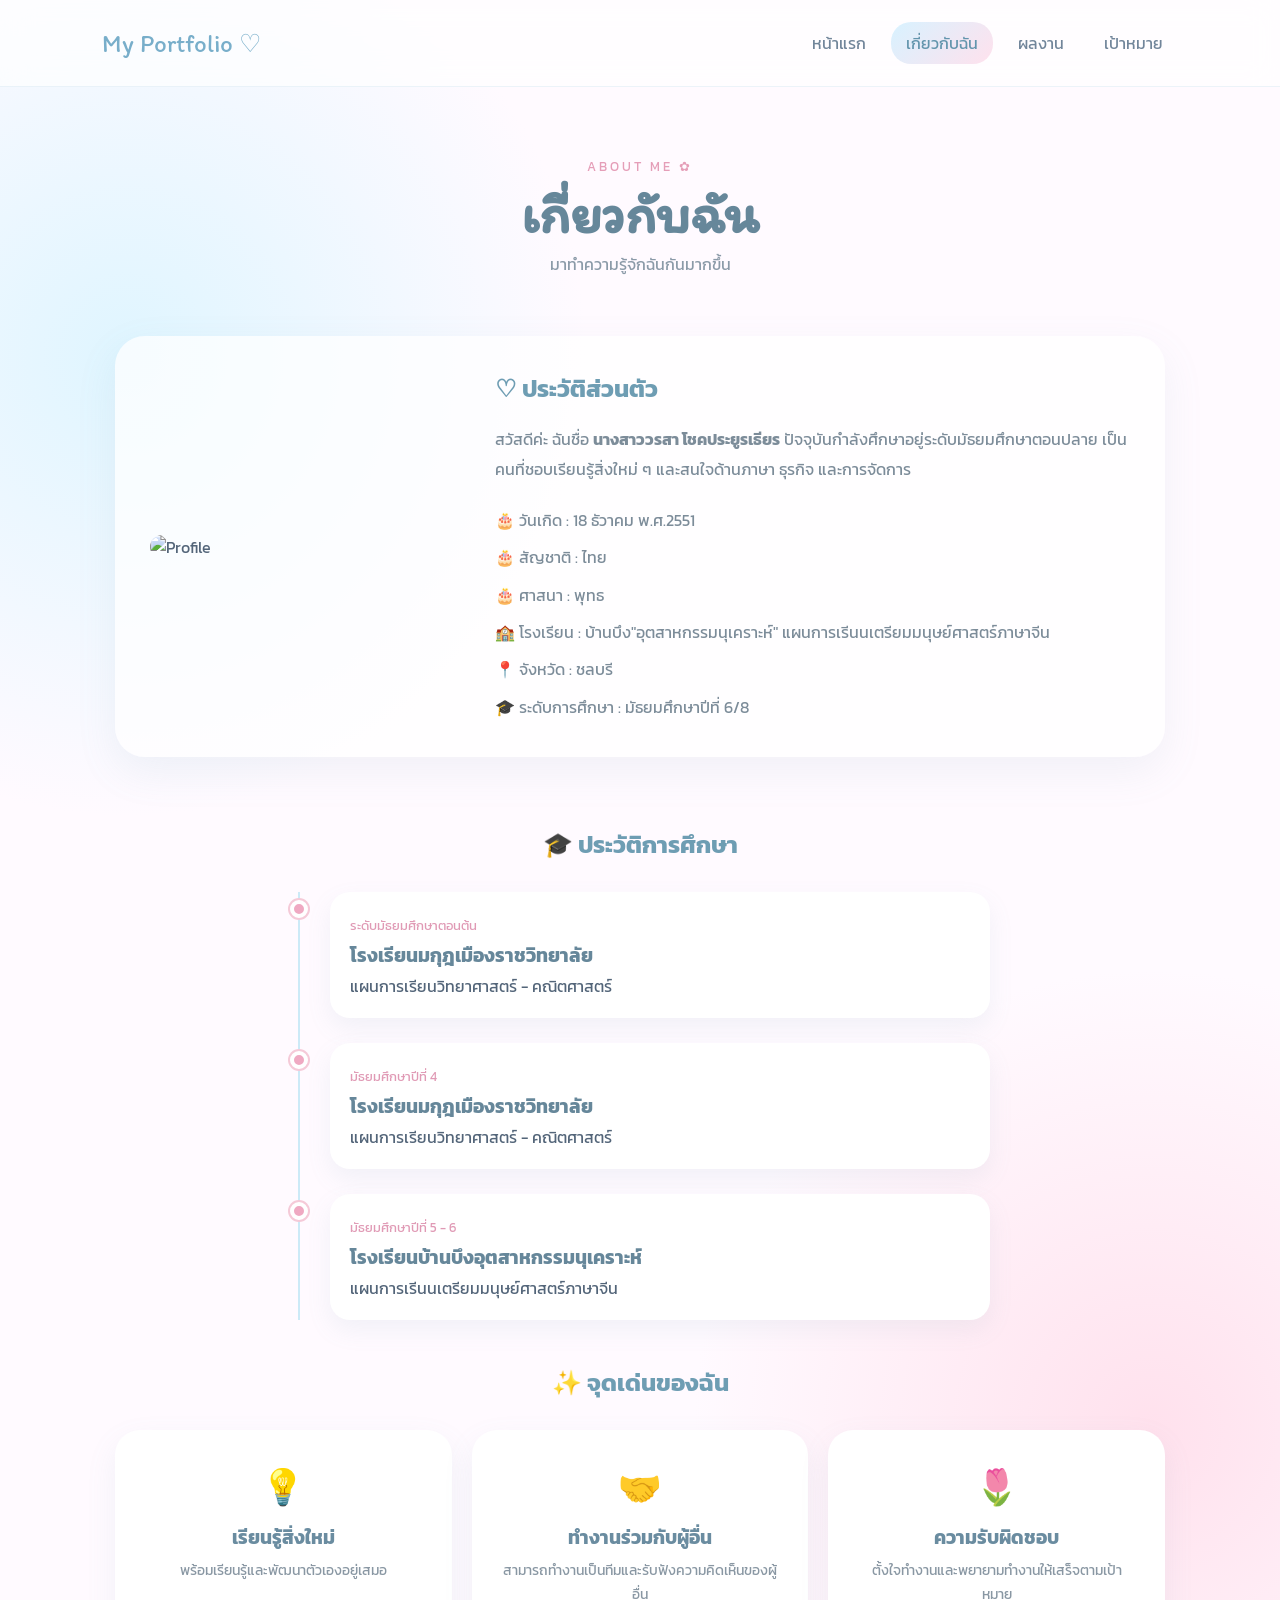
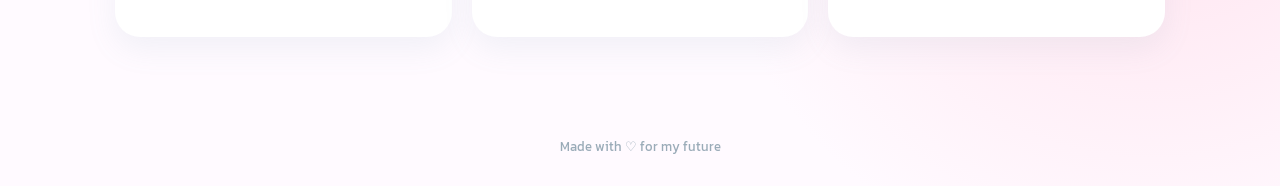
==== commit ad9fddbf: "Update personal information in about.html" ====
--- a/about.html
+++ b/about.html
@@ -62,7 +62,7 @@
 
             <p>
                 สวัสดีค่ะ ฉันชื่อ
-                <b>ชื่อของคุณ</b>
+                <b>นางสาววรสา โชคประยูรเธียร</b>
                 ปัจจุบันกำลังศึกษาอยู่ระดับมัธยมศึกษาตอนปลาย
                 เป็นคนที่ชอบเรียนรู้สิ่งใหม่ ๆ
                 และสนใจด้านภาษา ธุรกิจ และการจัดการ
@@ -70,13 +70,15 @@
 
             <div class="info">
 
-                <p>🎂 วันเกิด : XX/XX/XXXX</p>
-
-                <p>🏫 โรงเรียน : ชื่อโรงเรียน</p>
-
-                <p>📍 จังหวัด : จังหวัดของคุณ</p>
-
-                <p>🎓 ระดับการศึกษา : ม.6</p>
+                <p>🎂 วันเกิด : 18 ธัวาคม พ.ศ.2551</p>
+                <p>🎂 สัญชาติ : ไทย </p>
+                     <p>🎂 ศาสนา : พุทธ  </p>
+
+                <p>🏫 โรงเรียน : บ้านบึง"อุตสาหกรรมนุเคราะห์" แผนการเรีนนเตรียมมนุษย์ศาสตร์ภาษาจีน</p>
+
+                <p>📍 จังหวัด : ชลบรี</p>
+
+                <p>🎓 ระดับการศึกษา : มัธยมศึกษาปีที่ 6/8</p>
 
             </div>
 
@@ -156,7 +158,7 @@
                 </h3>
 
                 <p>
-                    แผนการเรียนภาษาอังกฤษ - ภาษาจีน
+                  แผนการเรีนนเตรียมมนุษย์ศาสตร์ภาษาจีน
                 </p>
 
             </div>
--- a/style.css
+++ b/style.css
@@ -1091,3 +1091,330 @@
     }
 
 }
+/* =================================
+   PORTFOLIO WORKS
+================================= */
+
+.works-list {
+    display: flex;
+    flex-direction: column;
+    gap: 45px;
+}
+
+
+/* กล่องผลงาน */
+
+.portfolio-work {
+
+    background: rgba(255,255,255,.85);
+
+    border-radius: 30px;
+
+    padding: 35px;
+
+    box-shadow:
+        0 15px 40px rgba(120,160,180,.10);
+
+    border: 1px solid rgba(210,225,235,.5);
+
+    transition: .4s ease;
+
+    animation: slideUp .8s ease;
+}
+
+
+.portfolio-work:hover {
+
+    transform: translateY(-5px);
+
+    box-shadow:
+        0 22px 45px rgba(120,160,180,.15);
+}
+
+
+/* หัวข้อ */
+
+.work-header {
+
+    margin-bottom: 25px;
+}
+
+
+.work-header h2 {
+
+    color: #66879a;
+
+    font-size: 27px;
+
+    margin-top: 12px;
+}
+
+
+.work-date {
+
+    color: #9aa8b3;
+
+    margin-top: 5px;
+
+    font-size: 14px;
+}
+
+
+/* Tag */
+
+.tag {
+
+    display: inline-block;
+
+    background: #e1f5ff;
+
+    color: #6ba3bc;
+
+    padding: 6px 15px;
+
+    border-radius: 20px;
+
+    font-size: 13px;
+}
+
+
+.tag.pink {
+
+    background: #ffe4ef;
+
+    color: #dc98b4;
+}
+
+
+/* =================================
+   รูปกิจกรรม
+================================= */
+
+.activity-images {
+
+    display: grid;
+
+    grid-template-columns:
+        repeat(2, 1fr);
+
+    gap: 15px;
+
+    margin-bottom: 30px;
+}
+
+
+.activity-images img {
+
+    width: 100%;
+
+    height: 270px;
+
+    object-fit: cover;
+
+    border-radius: 20px;
+
+    cursor: pointer;
+
+    transition: .4s ease;
+}
+
+
+.activity-images img:hover {
+
+    transform: scale(1.02);
+
+    box-shadow:
+        0 10px 25px rgba(120,160,180,.18);
+}
+
+
+/* =================================
+   เกียรติบัตร
+================================= */
+
+.certificate-box {
+
+    background:
+        linear-gradient(
+            135deg,
+            #f4fbff,
+            #fff5f9
+        );
+
+    border-radius: 25px;
+
+    padding: 25px;
+
+    margin-bottom: 25px;
+
+    text-align: center;
+}
+
+
+.certificate-box h3 {
+
+    color: #6d91a4;
+
+    margin-bottom: 18px;
+}
+
+
+.certificate-box img {
+
+    width: 100%;
+
+    max-width: 700px;
+
+    max-height: 500px;
+
+    object-fit: contain;
+
+    border-radius: 15px;
+
+    box-shadow:
+        0 10px 30px rgba(120,160,180,.12);
+
+    transition: .4s ease;
+}
+
+
+.certificate-box img:hover {
+
+    transform: scale(1.02);
+}
+
+
+/* =================================
+   รายละเอียด
+================================= */
+
+.work-description {
+
+    background: #fffafd;
+
+    border-left: 4px solid #efaac2;
+
+    padding: 20px 25px;
+
+    border-radius: 0 20px 20px 0;
+}
+
+
+.work-description h3 {
+
+    color: #6e9bb0;
+
+    margin-bottom: 8px;
+}
+
+
+.work-description p {
+
+    color: #7f8f9c;
+
+    line-height: 1.9;
+
+    font-size: 15px;
+}
+
+
+/* =================================
+   Animation ตอนเลื่อน
+================================= */
+
+.portfolio-work {
+
+    opacity: 0;
+
+    transform: translateY(35px);
+
+    animation:
+        workAppear .8s ease forwards;
+}
+
+
+.portfolio-work:nth-child(1) {
+    animation-delay: .1s;
+}
+
+.portfolio-work:nth-child(2) {
+    animation-delay: .2s;
+}
+
+.portfolio-work:nth-child(3) {
+    animation-delay: .3s;
+}
+
+.portfolio-work:nth-child(4) {
+    animation-delay: .4s;
+}
+
+.portfolio-work:nth-child(5) {
+    animation-delay: .5s;
+}
+
+
+@keyframes workAppear {
+
+    from {
+
+        opacity: 0;
+
+        transform: translateY(35px);
+
+    }
+
+    to {
+
+        opacity: 1;
+
+        transform: translateY(0);
+
+    }
+
+}
+
+
+/* =================================
+   มือถือ
+================================= */
+
+@media (max-width: 700px) {
+
+    .portfolio-work {
+
+        padding: 22px;
+
+        border-radius: 25px;
+
+    }
+
+
+    .work-header h2 {
+
+        font-size: 23px;
+
+    }
+
+
+    .activity-images {
+
+        grid-template-columns: 1fr;
+
+    }
+
+
+    .activity-images img {
+
+        height: 230px;
+
+    }
+
+
+    .certificate-box {
+
+        padding: 15px;
+
+    }
+
+}
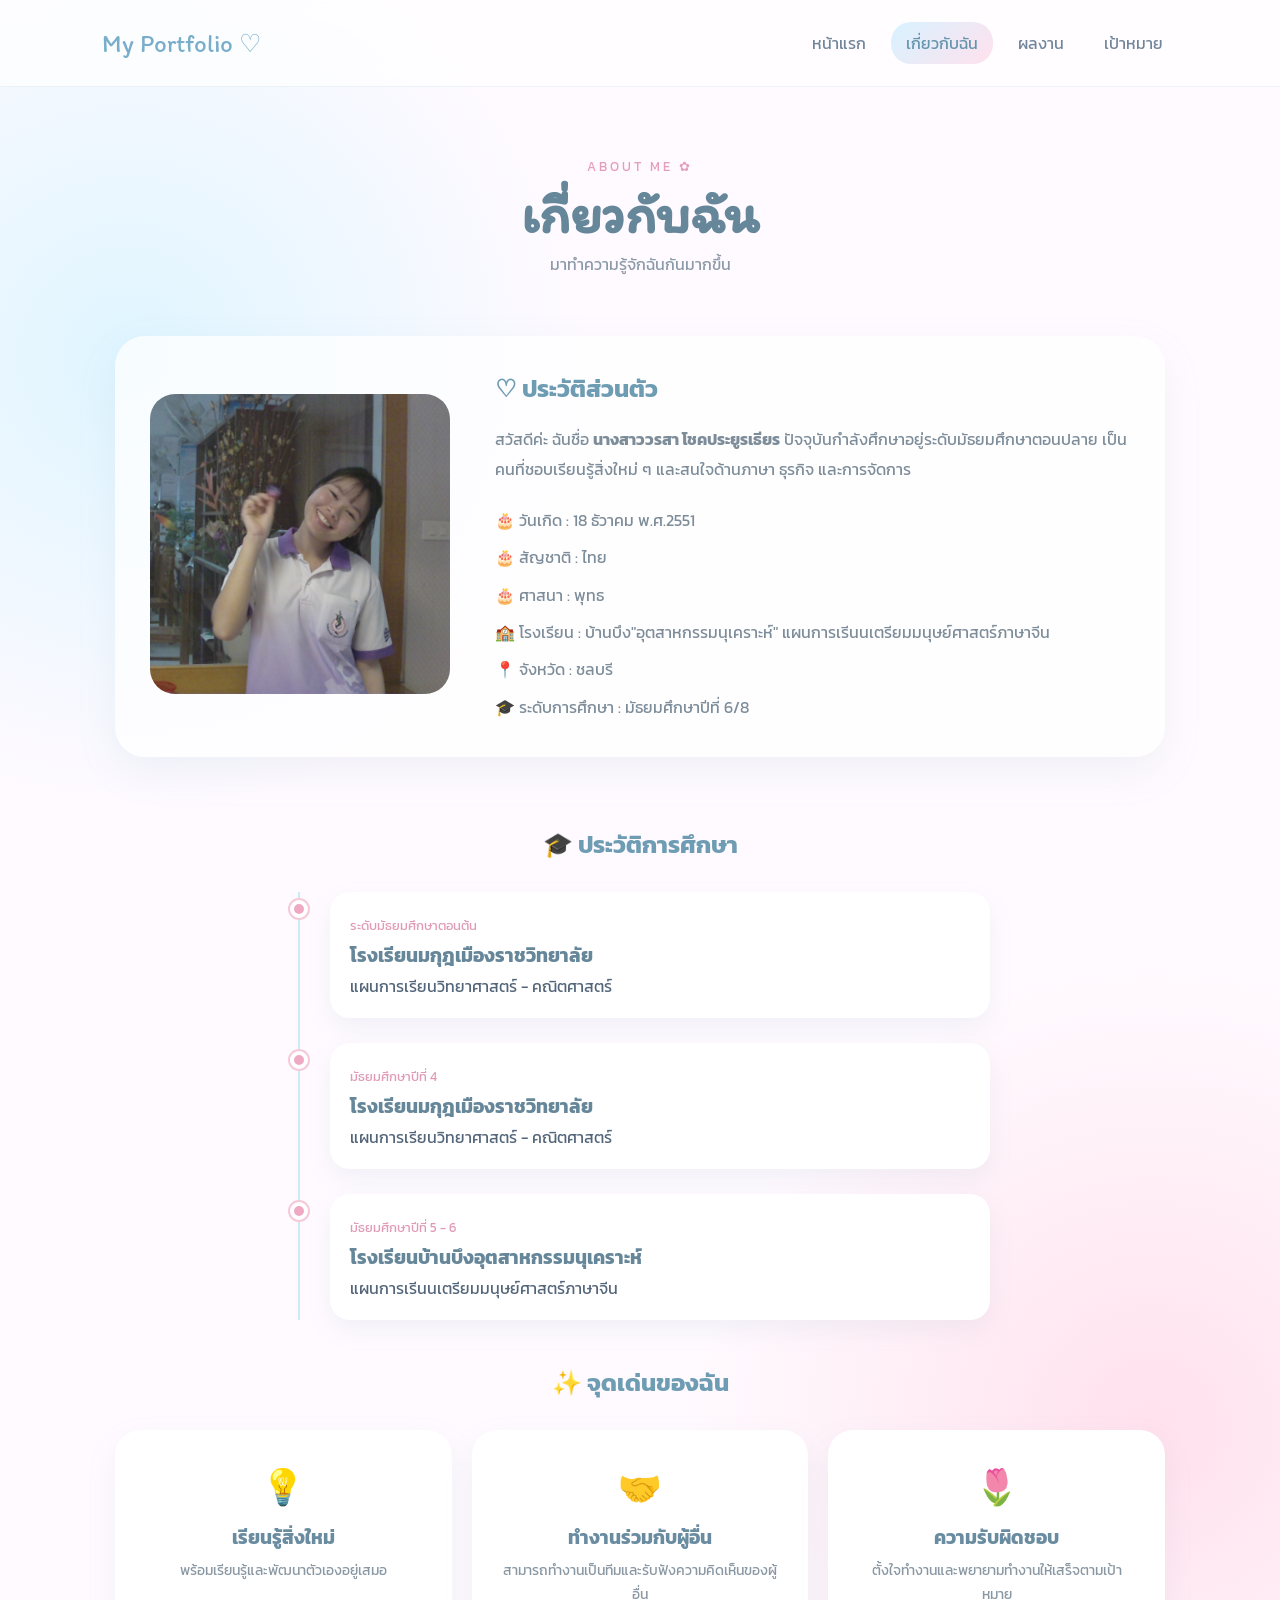
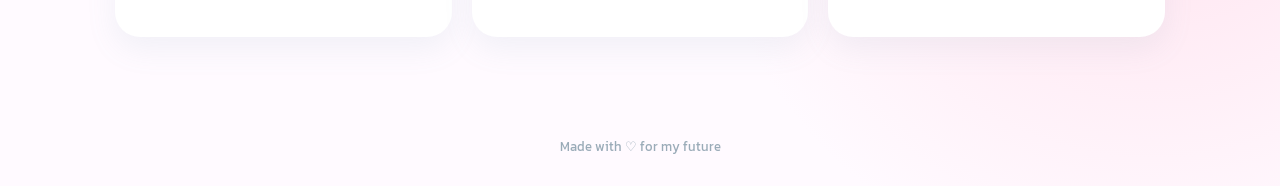
==== commit 53f4a775: "Update about.html" ====
--- a/about.html
+++ b/about.html
@@ -52,7 +52,7 @@
 
         <div class="profile-box">
 
-            <img src="images/profile.jpg" alt="Profile">
+            <img src="IMG_1272.jpeg" alt="Profile">
 
         </div>
 
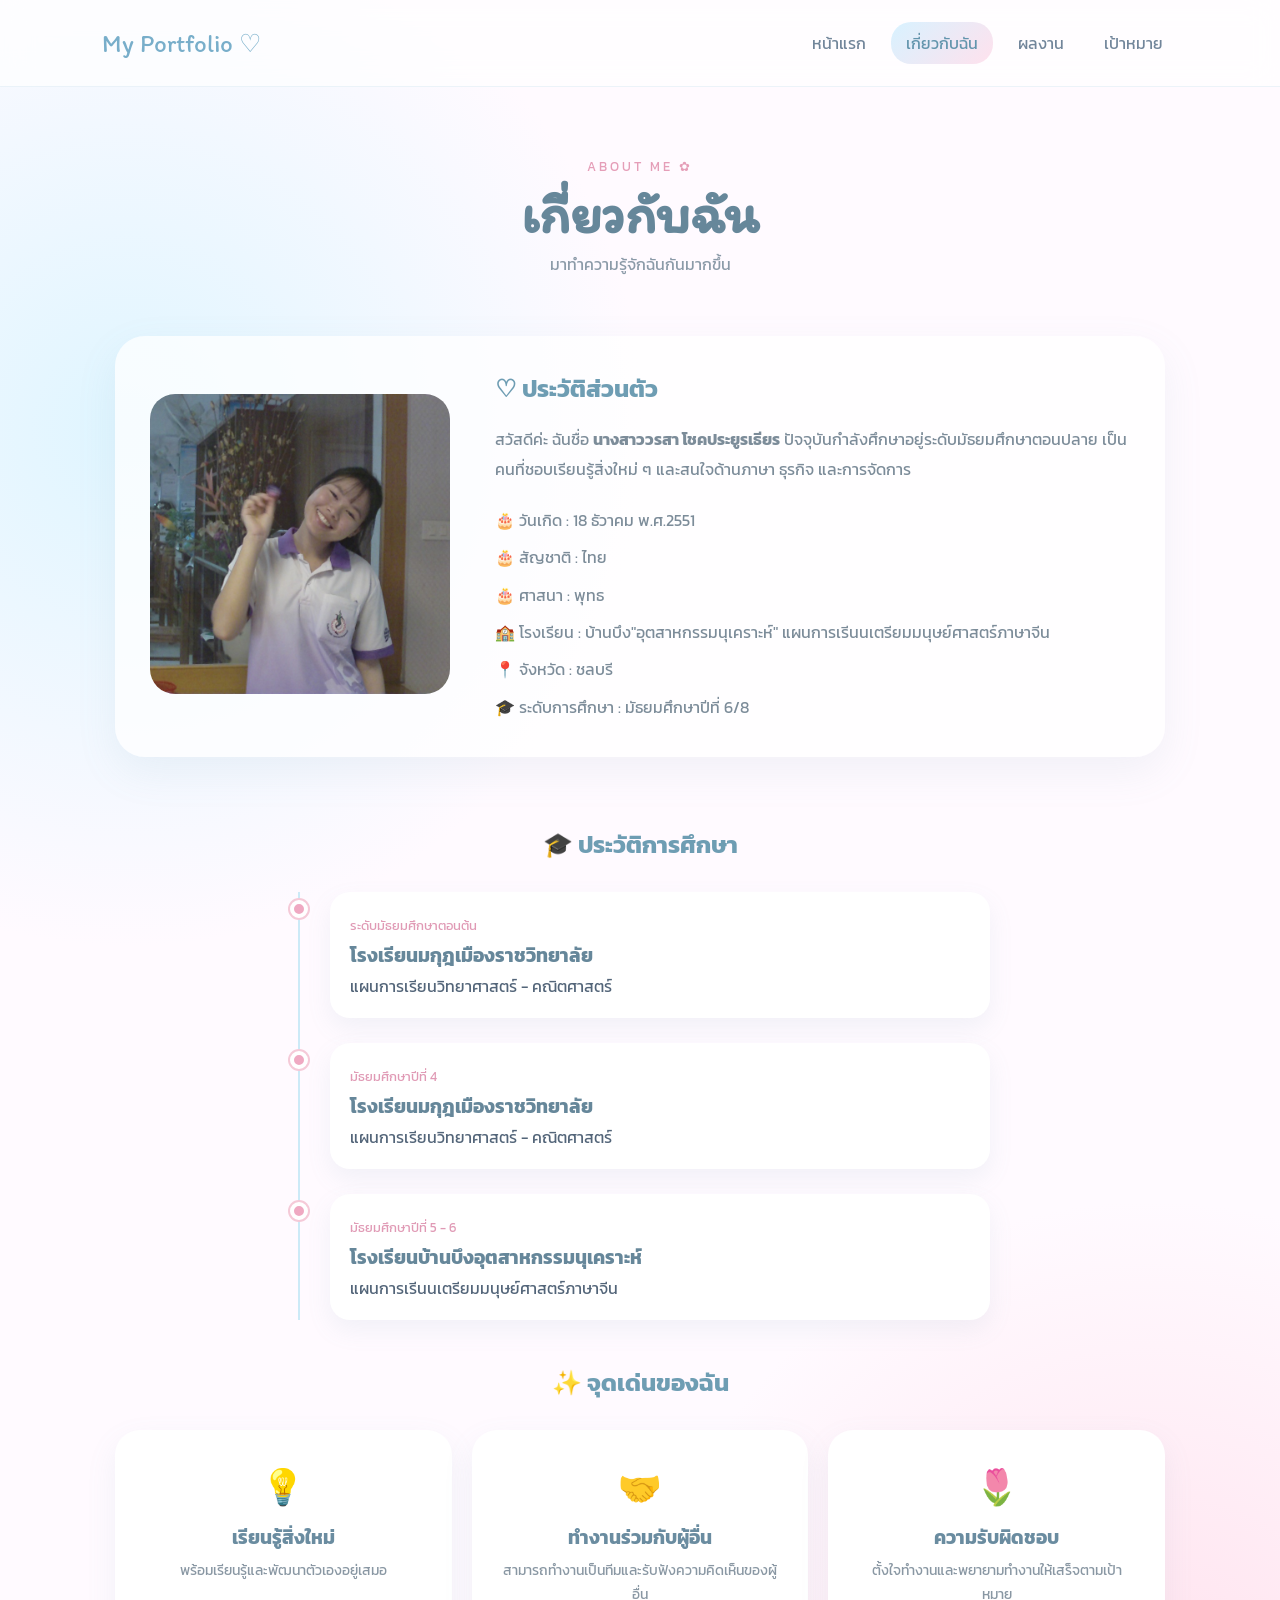
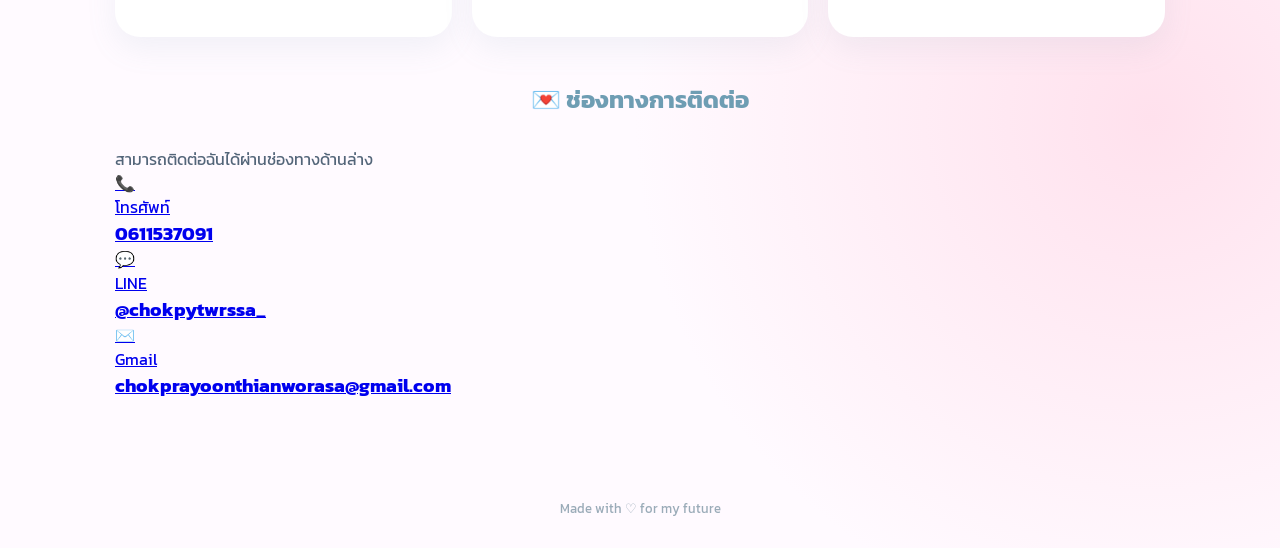
==== commit b9389269: "Update about.html" ====
--- a/about.html
+++ b/about.html
@@ -222,6 +222,78 @@
         </div>
 
     </section>
+    <!-- ช่องทางการติดต่อ -->
+
+<section class="contact-section">
+
+    <h2 class="section-title">
+        💌 ช่องทางการติดต่อ
+    </h2>
+
+    <p class="contact-subtitle">
+        สามารถติดต่อฉันได้ผ่านช่องทางด้านล่าง
+    </p>
+
+
+    <div class="contact-grid">
+
+
+        <!-- เบอร์โทร -->
+
+        <a href="tel:0611537091"
+           class="contact-card">
+
+            <div class="contact-icon">
+                📞
+            </div>
+
+            <div>
+                <span>โทรศัพท์</span>
+                <h3>0611537091</h3>
+            </div>
+
+        </a>
+
+
+        <!-- LINE -->
+
+        <a href="https://line.me/ti/p/~chokpytwrssa_"
+           class="contact-card">
+
+            <div class="contact-icon">
+                💬
+            </div>
+
+            <div>
+                <span>LINE</span>
+                <h3>@chokpytwrssa_</h3>
+            </div>
+
+        </a>
+
+
+        <!-- Gmail -->
+
+        <a href="https://mail.google.com/mail/?view=cm&fs=1&to=chokprayoonthianworasa@gmail.com"
+   target="_blank"
+   class="contact-card">
+
+    <div class="contact-icon">
+        ✉️
+    </div>
+
+    <div>
+        <span>Gmail</span>
+        <h3>chokprayoonthianworasa@gmail.com</h3>
+    </div>
+
+</a>
+
+
+        
+    </div>
+
+</section>
 
 </main>
 
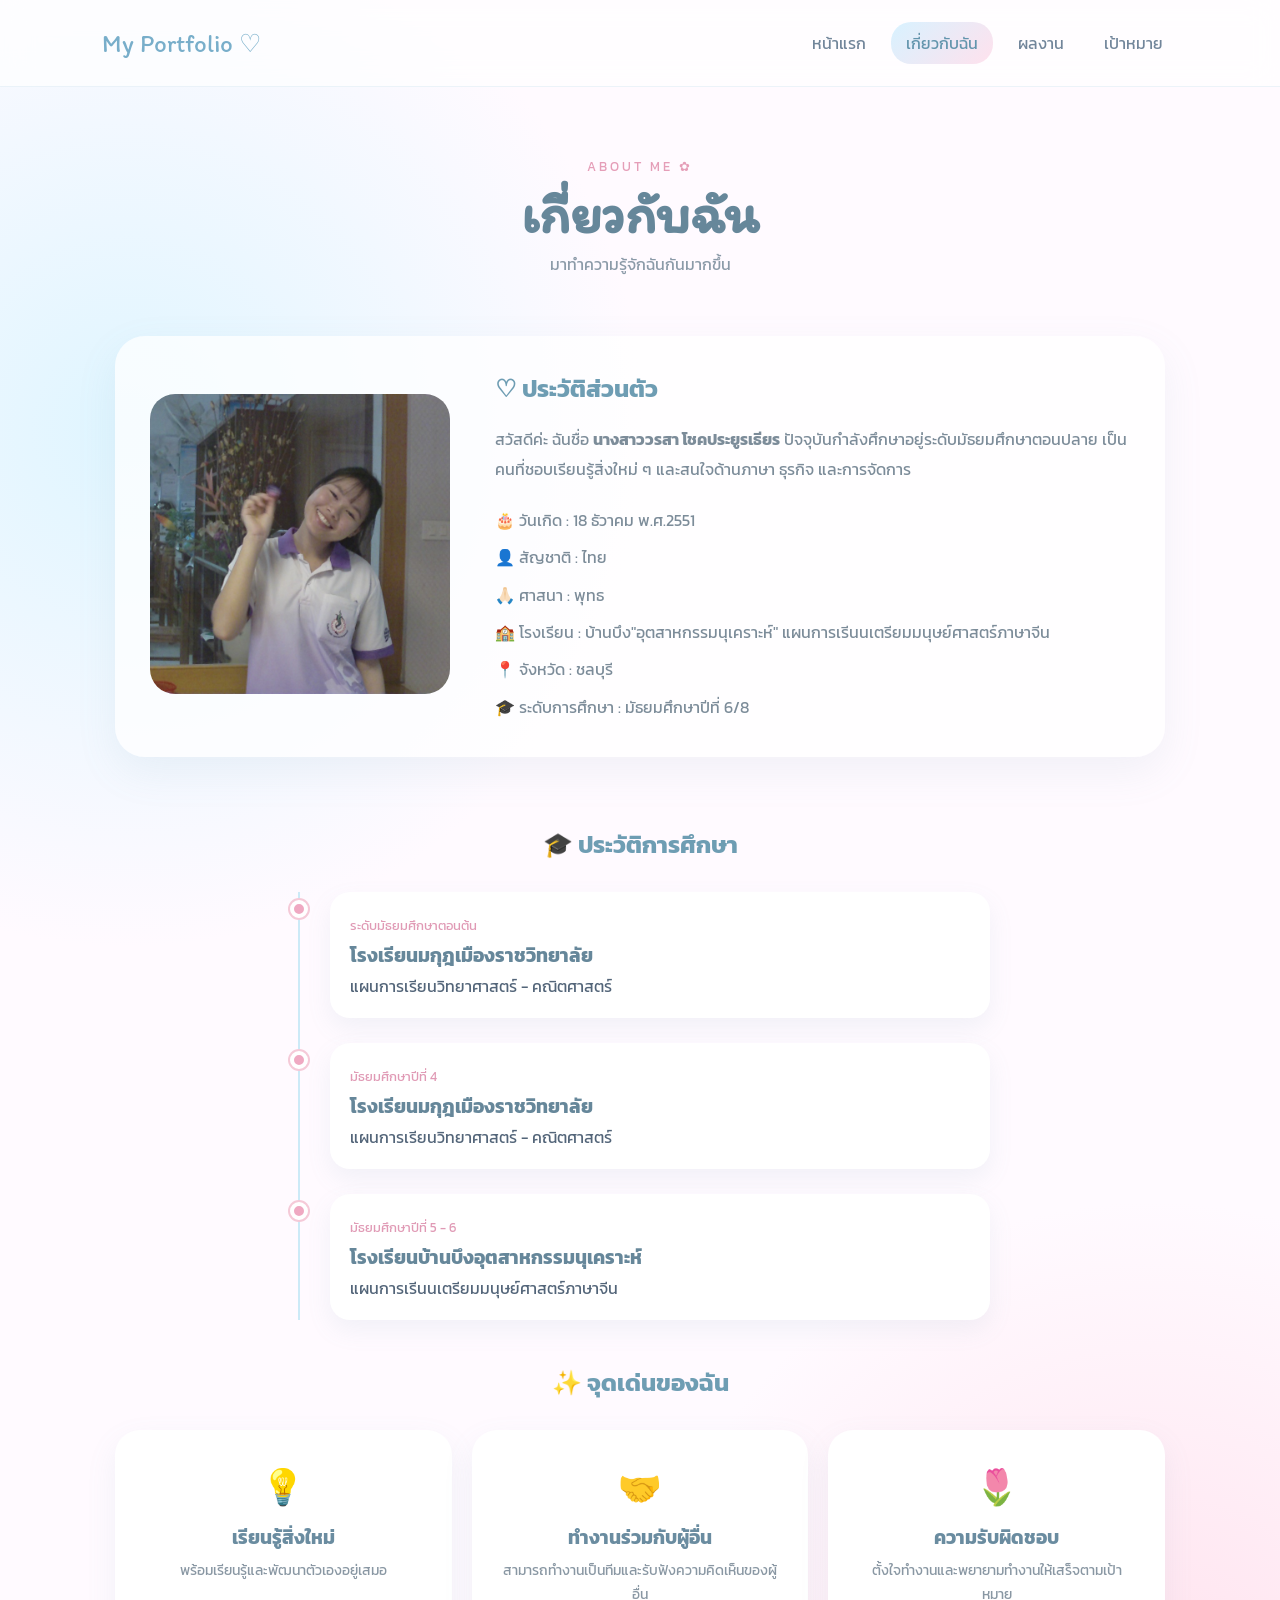
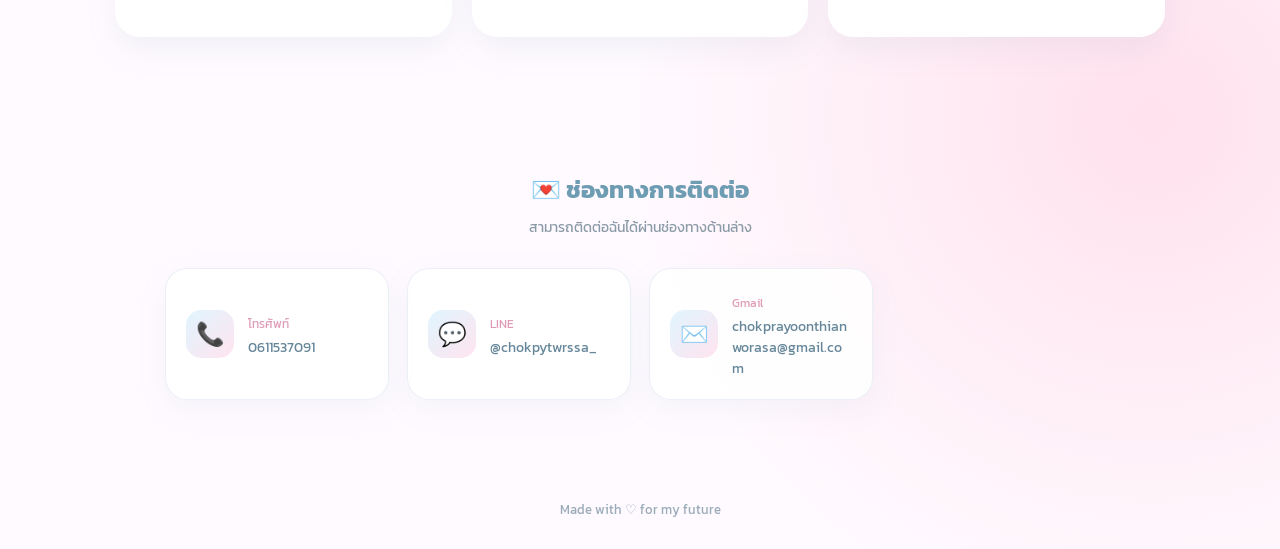
==== commit 793708e6: "Update about.html" ====
--- a/about.html
+++ b/about.html
@@ -71,12 +71,12 @@
             <div class="info">
 
                 <p>🎂 วันเกิด : 18 ธัวาคม พ.ศ.2551</p>
-                <p>🎂 สัญชาติ : ไทย </p>
-                     <p>🎂 ศาสนา : พุทธ  </p>
+                <p>👤 สัญชาติ : ไทย </p>
+                     <p>🙏🏻 ศาสนา : พุทธ  </p>
 
                 <p>🏫 โรงเรียน : บ้านบึง"อุตสาหกรรมนุเคราะห์" แผนการเรีนนเตรียมมนุษย์ศาสตร์ภาษาจีน</p>
 
-                <p>📍 จังหวัด : ชลบรี</p>
+                <p>📍 จังหวัด : ชลบุรี</p>
 
                 <p>🎓 ระดับการศึกษา : มัธยมศึกษาปีที่ 6/8</p>
 
--- a/style.css
+++ b/style.css
@@ -1418,3 +1418,158 @@
     }
 
 }
+/* =================================
+   CONTACT
+================================= */
+
+.contact-section {
+
+    margin-top: 70px;
+
+    padding-top: 20px;
+
+    animation: fadeIn 1s ease;
+}
+
+
+.contact-subtitle {
+
+    text-align: center;
+
+    color: #8b9aa7;
+
+    margin-top: -20px;
+
+    margin-bottom: 30px;
+
+    font-size: 14px;
+}
+
+
+.contact-grid {
+
+    display: grid;
+
+    grid-template-columns:
+        repeat(4, 1fr);
+
+    gap: 18px;
+
+    max-width: 950px;
+
+    margin: auto;
+}
+
+
+.contact-card {
+
+    display: flex;
+
+    align-items: center;
+
+    gap: 14px;
+
+    padding: 20px;
+
+    background: rgba(255,255,255,.85);
+
+    border-radius: 22px;
+
+    text-decoration: none;
+
+    box-shadow:
+        0 10px 30px rgba(120,160,180,.08);
+
+    border: 1px solid rgba(220,230,240,.6);
+
+    transition: .35s ease;
+}
+
+
+.contact-card:hover {
+
+    transform:
+        translateY(-7px);
+
+    box-shadow:
+        0 18px 35px rgba(120,160,180,.15);
+
+    background:
+        linear-gradient(
+            135deg,
+            #f2fbff,
+            #fff5f9
+        );
+}
+
+
+.contact-icon {
+
+    min-width: 48px;
+
+    height: 48px;
+
+    display: flex;
+
+    align-items: center;
+
+    justify-content: center;
+
+    background:
+        linear-gradient(
+            135deg,
+            #e0f5ff,
+            #ffe4ef
+        );
+
+    border-radius: 15px;
+
+    font-size: 23px;
+}
+
+
+.contact-card span {
+
+    font-size: 12px;
+
+    color: #df9bb6;
+}
+
+
+.contact-card h3 {
+
+    font-size: 14px;
+
+    font-weight: 400;
+
+    color: #66879a;
+
+    margin-top: 3px;
+
+    word-break: break-word;
+}
+
+
+/* มือถือ */
+
+@media (max-width: 800px) {
+
+    .contact-grid {
+
+        grid-template-columns:
+            repeat(2, 1fr);
+
+    }
+
+}
+
+
+@media (max-width: 500px) {
+
+    .contact-grid {
+
+        grid-template-columns: 1fr;
+
+    }
+
+}
